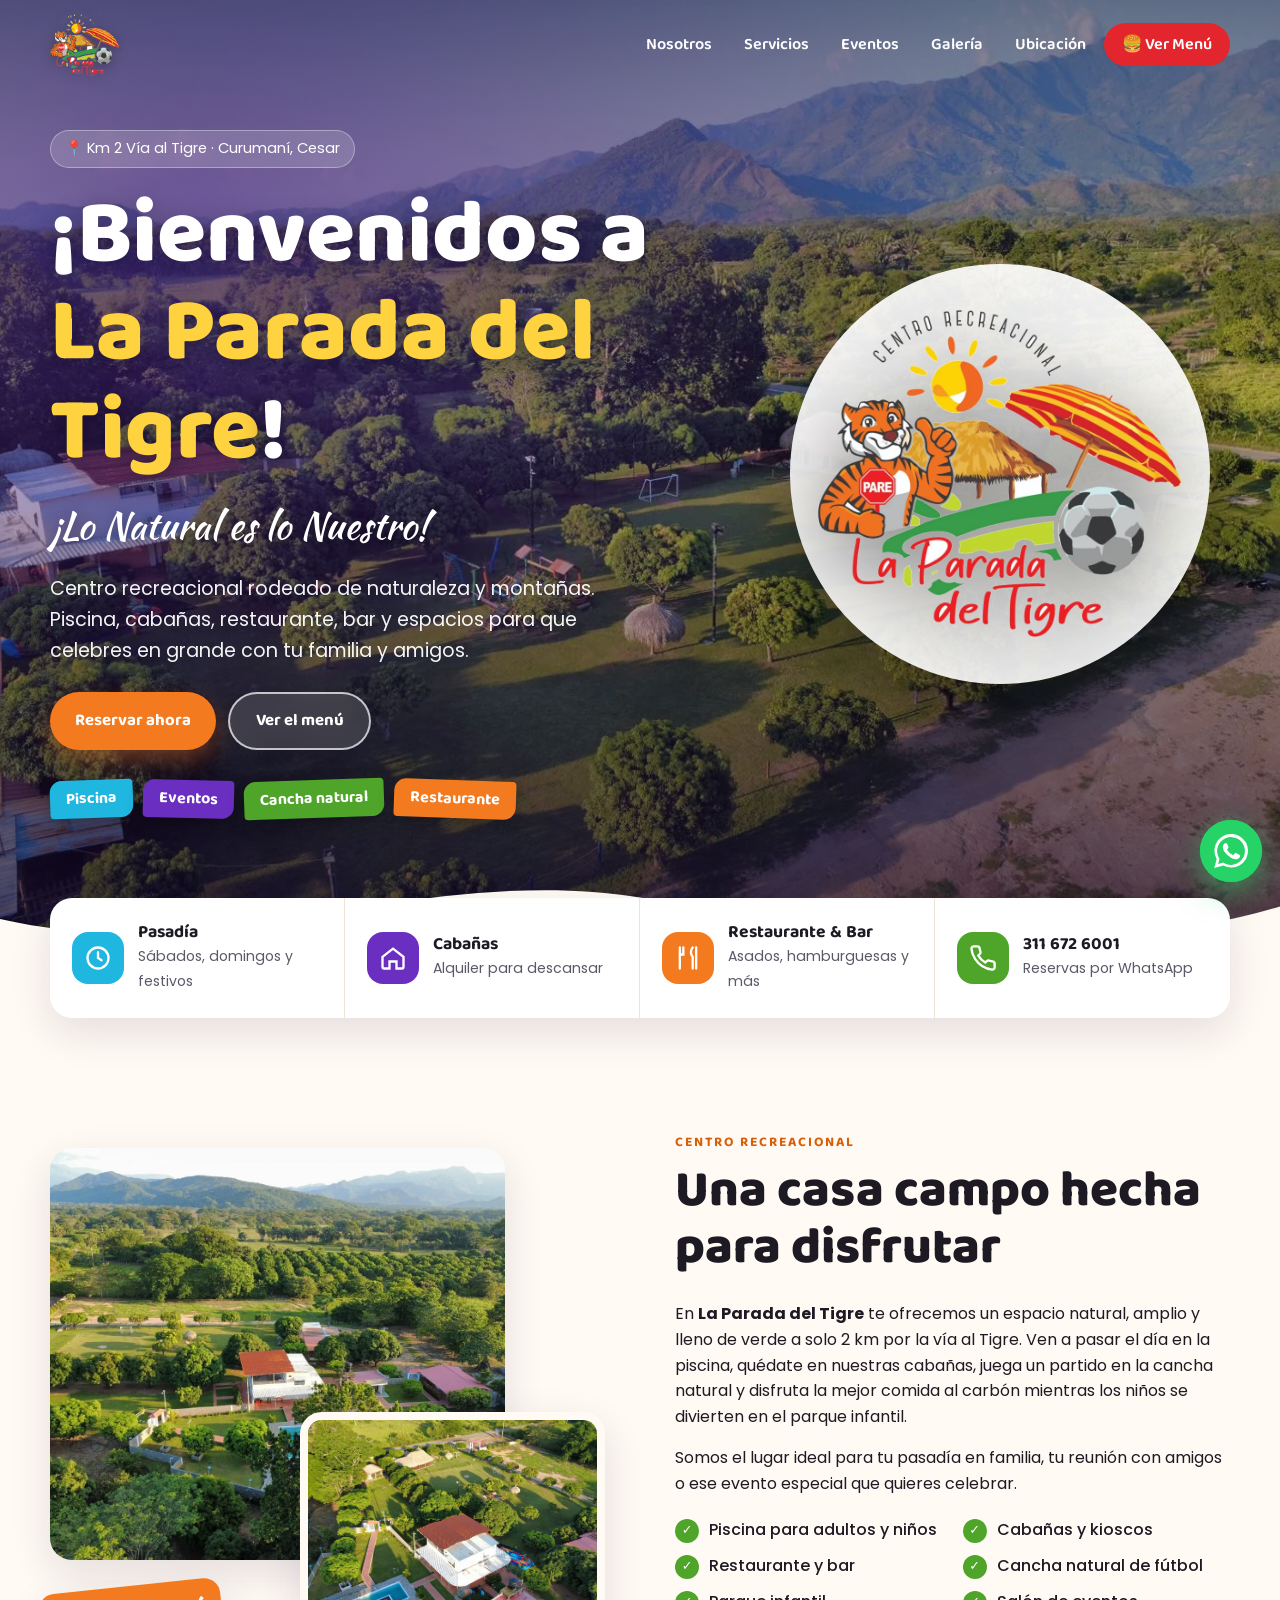
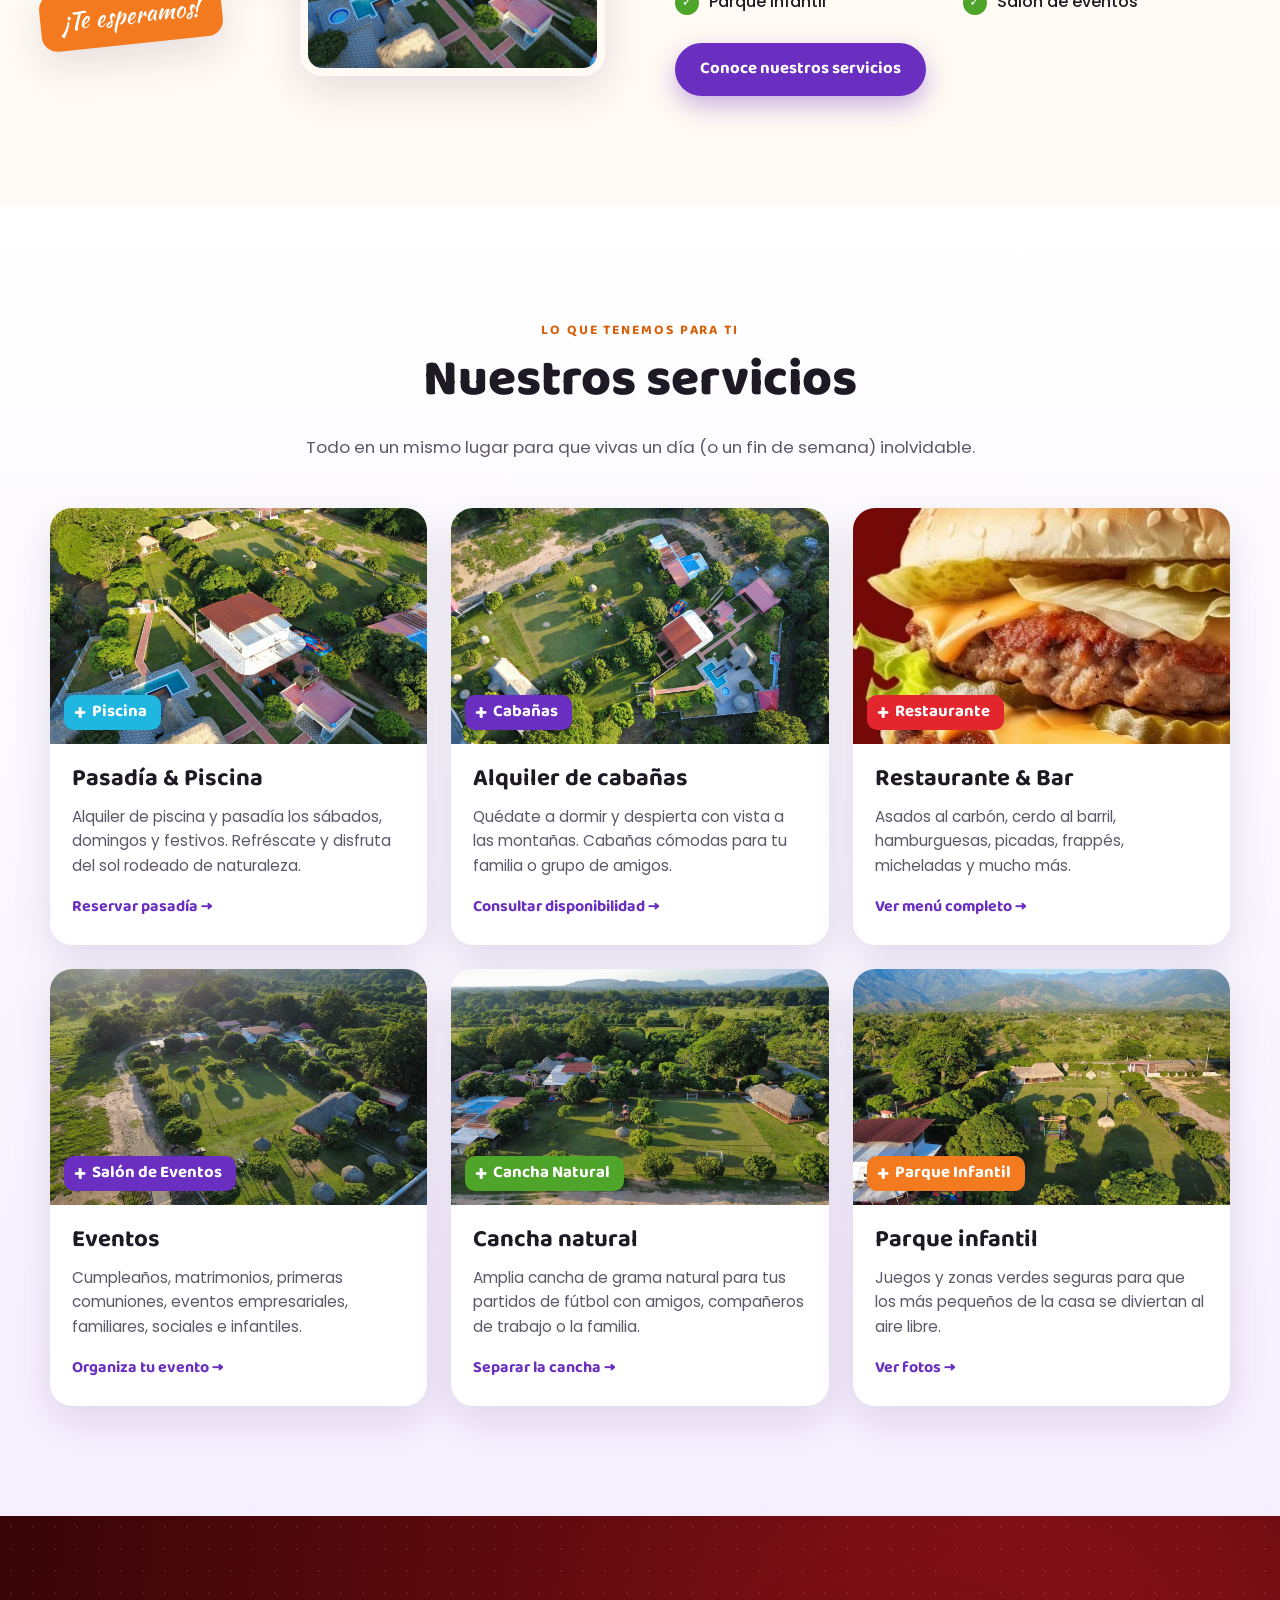
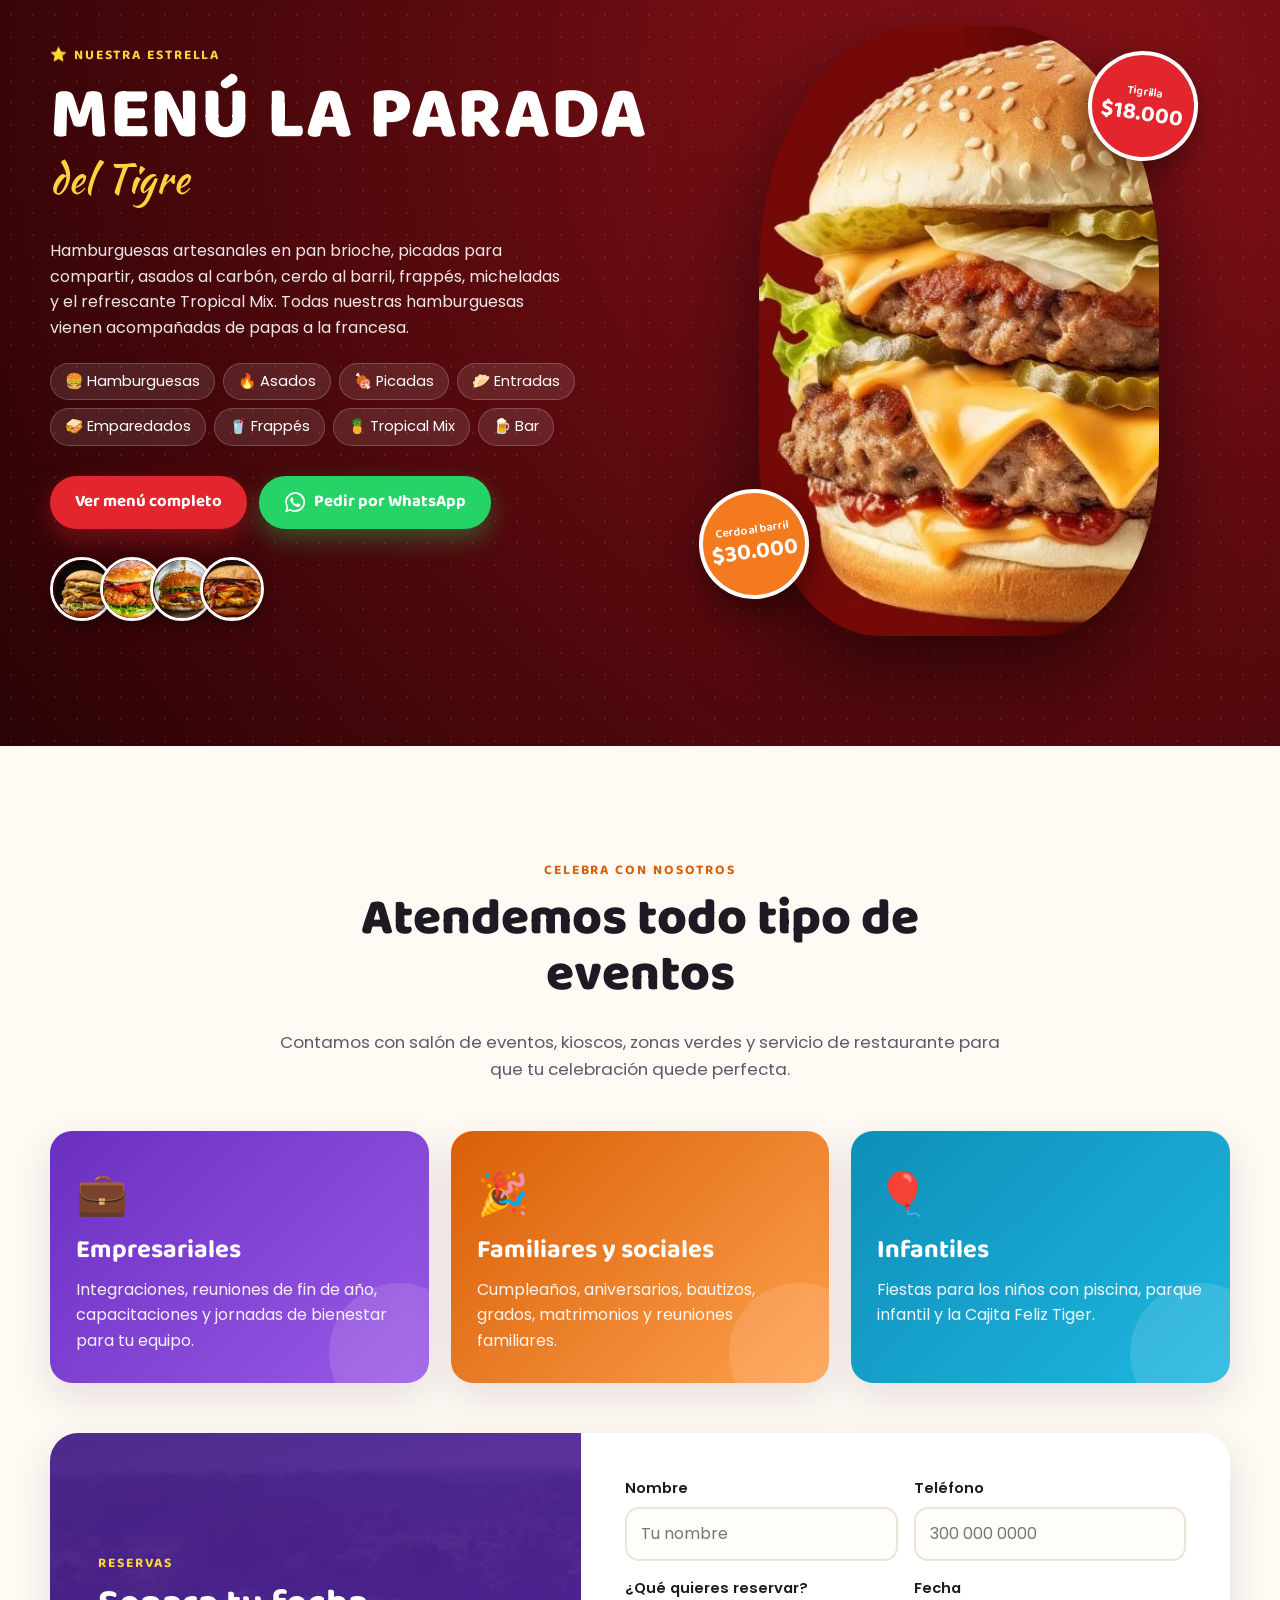
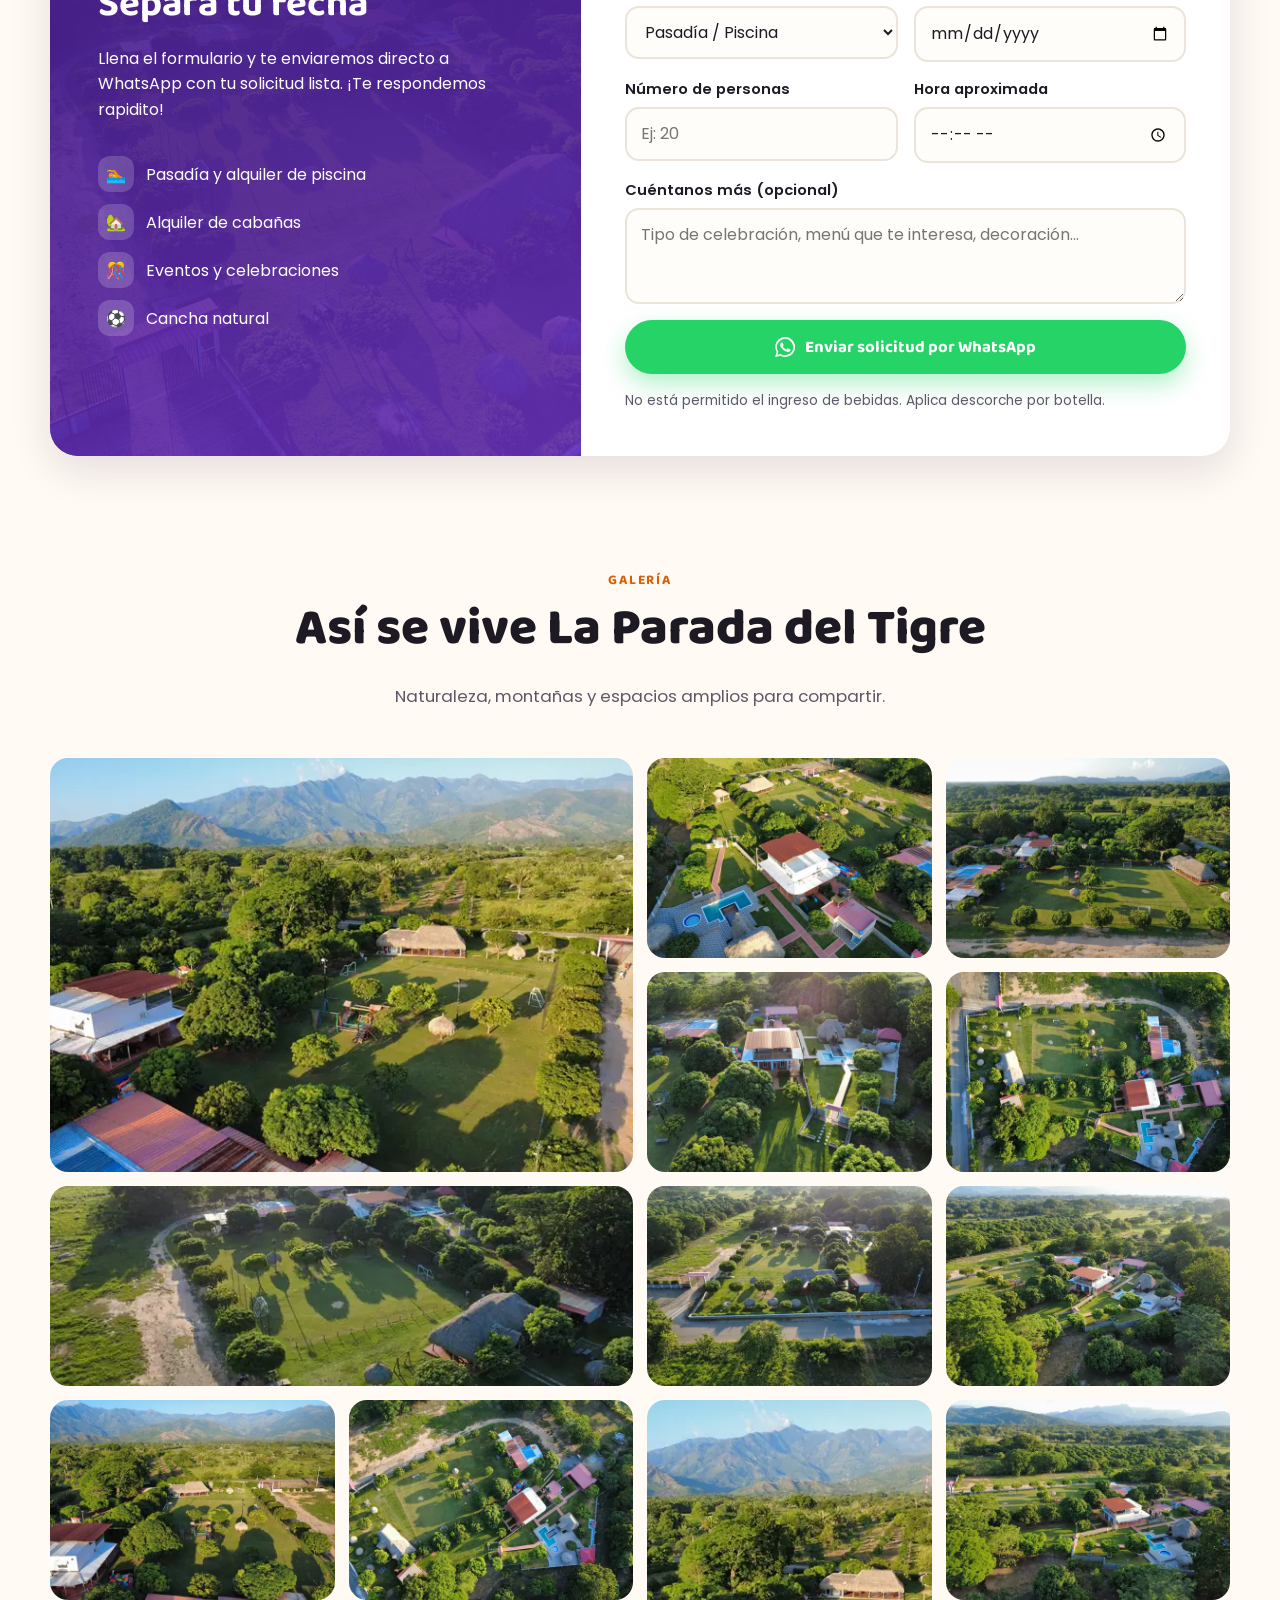
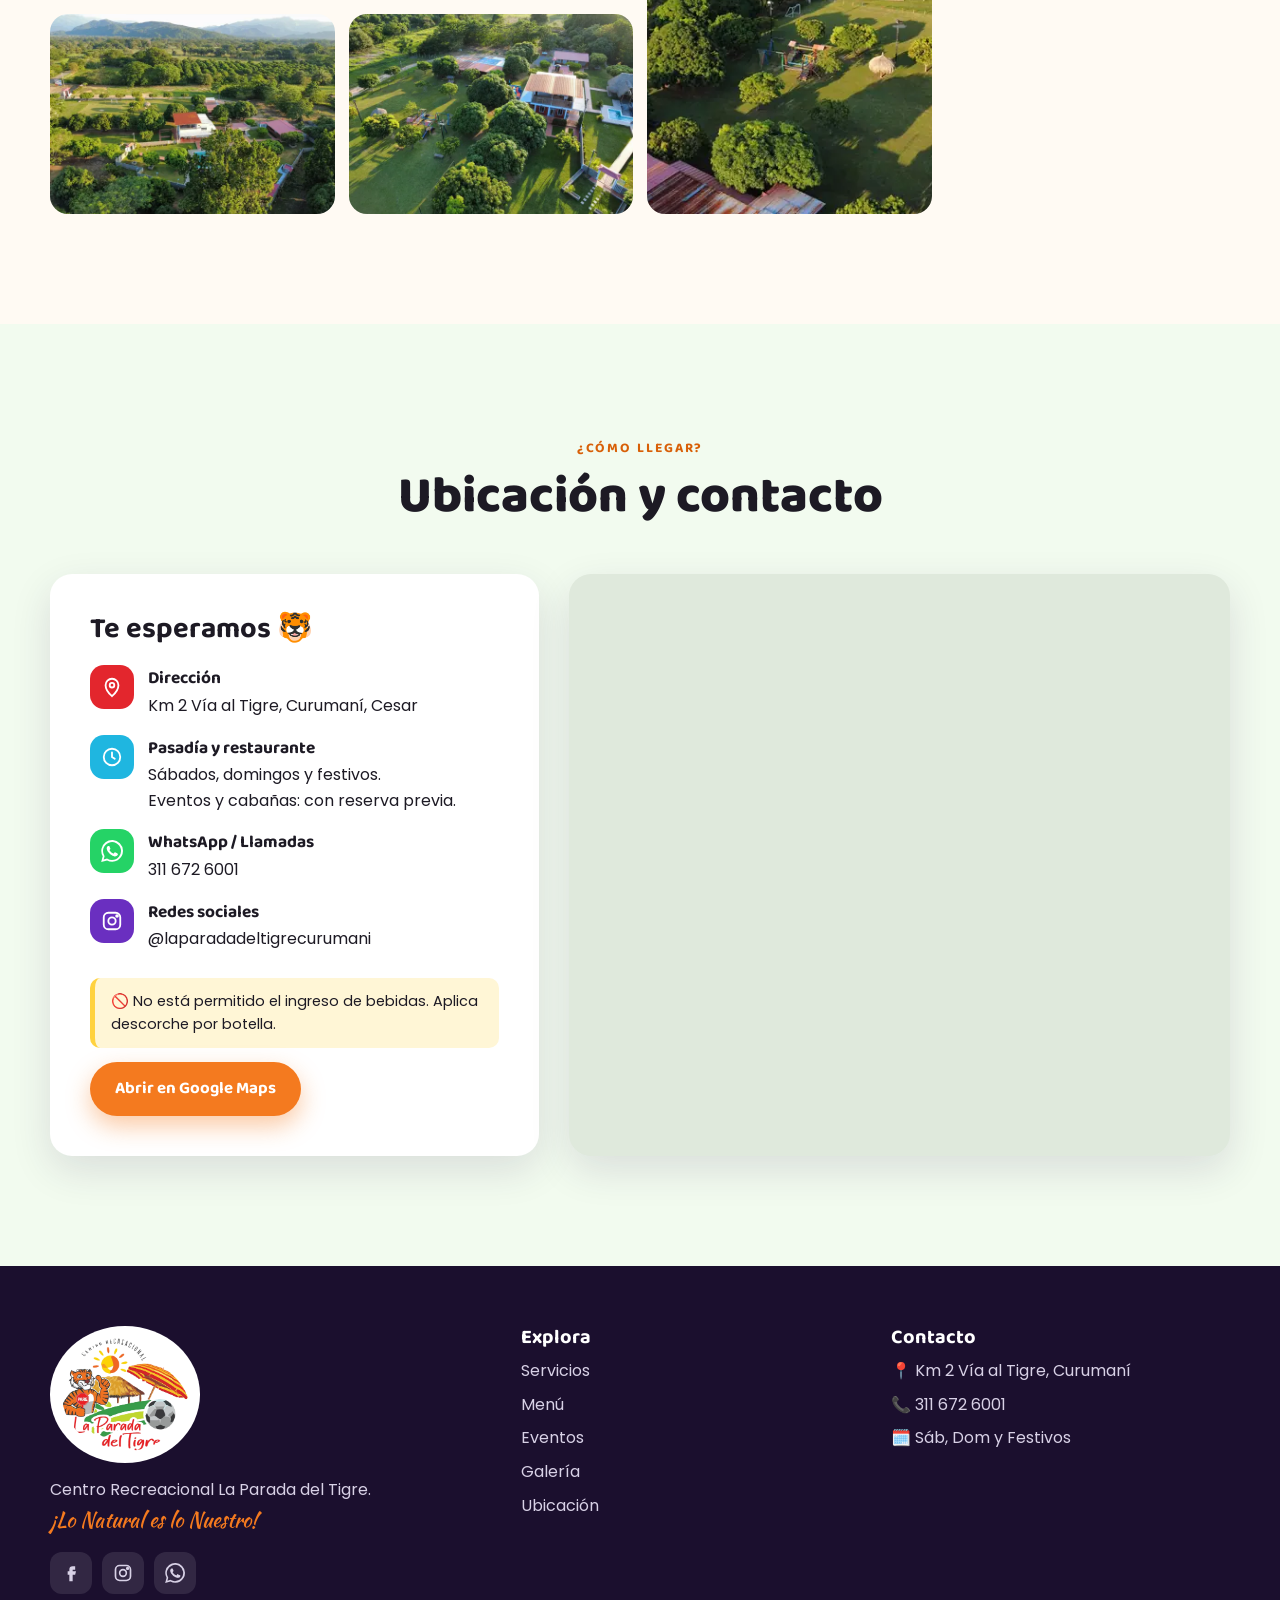
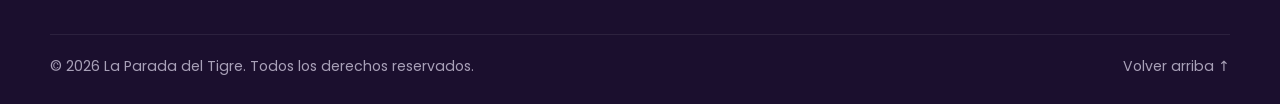
==== index.html @ ad8c12b0 "Crear sitio web de La Parada del Tigre con menú interactivo Página de inicio con servicios, eventos," ====
<!DOCTYPE html>
<html lang="es">
<head>
  <meta charset="UTF-8">
  <meta name="viewport" content="width=device-width, initial-scale=1">
  <title>La Parada del Tigre | Centro Recreacional en Curumaní, Cesar</title>
  <meta name="description" content="Centro Recreacional La Parada del Tigre: pasadía con piscina, cabañas, restaurante y bar, asados al carbón, cancha natural, parque infantil y salón de eventos. Km 2 Vía al Tigre, Curumaní.">
  <meta property="og:title" content="La Parada del Tigre — ¡Lo Natural es lo Nuestro!">
  <meta property="og:description" content="Pasadía, piscina, cabañas, restaurante y eventos en Curumaní, Cesar.">
  <meta property="og:image" content="assets/img/hero.webp">
  <meta name="theme-color" content="#6a2fc0">
  <link rel="icon" type="image/png" href="assets/img/favicon.png">
  <link rel="preconnect" href="https://fonts.googleapis.com">
  <link rel="preconnect" href="https://fonts.gstatic.com" crossorigin>
  <link href="https://fonts.googleapis.com/css2?family=Baloo+2:wght@500;600;700;800&family=Kaushan+Script&family=Poppins:wght@400;500;600&display=swap" rel="stylesheet">
  <link rel="stylesheet" href="assets/css/styles.css">
</head>
<body>

<!-- ============ HEADER ============ -->
<header class="site-header" id="top">
  <div class="container nav">
    <a href="#top" class="brand" aria-label="La Parada del Tigre - Inicio">
      <img src="assets/img/logo.webp" alt="Logo La Parada del Tigre">
    </a>
    <button class="nav-toggle" aria-label="Abrir menú de navegación" aria-expanded="false" aria-controls="nav-links">
      <svg viewBox="0 0 24 24" fill="none" stroke="currentColor" stroke-width="2.4" stroke-linecap="round"><path d="M4 7h16M4 12h16M4 17h16"/></svg>
    </button>
    <ul class="nav-links" id="nav-links">
      <li><a href="#nosotros">Nosotros</a></li>
      <li><a href="#servicios">Servicios</a></li>
      <li><a href="#eventos">Eventos</a></li>
      <li><a href="#galeria">Galería</a></li>
      <li><a href="#ubicacion">Ubicación</a></li>
      <li><a href="menu.html" class="nav-menu-btn">🍔 Ver Menú</a></li>
    </ul>
  </div>
</header>

<main>
<!-- ============ HERO ============ -->
<section class="hero">
  <div class="container hero-inner">
    <div>
      <span class="hero-kicker">📍 Km 2 Vía al Tigre · Curumaní, Cesar</span>
      <h1>¡Bienvenidos a <span class="accent">La Parada del Tigre</span>!</h1>
      <p class="slogan">¡Lo Natural es lo Nuestro!</p>
      <p class="lead">Centro recreacional rodeado de naturaleza y montañas. Piscina, cabañas, restaurante, bar y espacios para que celebres en grande con tu familia y amigos.</p>
      <div class="hero-ctas">
        <a class="btn btn-orange" href="#reservar">Reservar ahora</a>
        <a class="btn btn-ghost" href="menu.html">Ver el menú</a>
      </div>
      <div class="hero-badges" aria-hidden="true">
        <span>Piscina</span><span>Eventos</span><span>Cancha natural</span><span>Restaurante</span>
      </div>
    </div>
    <div class="hero-logo-wrap">
      <img class="hero-logo" src="assets/img/logo.webp" alt="" width="400">
    </div>
  </div>
  <svg class="hero-wave" viewBox="0 0 1440 120" preserveAspectRatio="none" aria-hidden="true"><path fill="#fffaf3" d="M0,64 C240,120 480,0 720,40 C960,80 1200,120 1440,50 L1440,120 L0,120 Z"/></svg>
</section>

<!-- ============ QUICK INFO ============ -->
<section class="info-strip">
  <div class="container">
    <div class="info-grid">
      <div class="info-item">
        <div class="info-icon bg-cyan"><svg viewBox="0 0 24 24" fill="none" stroke="currentColor" stroke-width="2" stroke-linecap="round"><circle cx="12" cy="12" r="9"/><path d="M12 7v5l3 2"/></svg></div>
        <div><strong>Pasadía</strong><small>Sábados, domingos y festivos</small></div>
      </div>
      <div class="info-item">
        <div class="info-icon bg-purple"><svg viewBox="0 0 24 24" fill="none" stroke="currentColor" stroke-width="2" stroke-linecap="round"><path d="M3 11l9-7 9 7v9a1 1 0 0 1-1 1h-5v-6H9v6H4a1 1 0 0 1-1-1z"/></svg></div>
        <div><strong>Cabañas</strong><small>Alquiler para descansar</small></div>
      </div>
      <div class="info-item">
        <div class="info-icon bg-orange"><svg viewBox="0 0 24 24" fill="none" stroke="currentColor" stroke-width="2" stroke-linecap="round"><path d="M5 3v18M5 9h3V3M16 3c-2 2-2 6 0 8v10M19 3v18"/></svg></div>
        <div><strong>Restaurante & Bar</strong><small>Asados, hamburguesas y más</small></div>
      </div>
      <div class="info-item">
        <div class="info-icon bg-green"><svg viewBox="0 0 24 24" fill="none" stroke="currentColor" stroke-width="2" stroke-linecap="round"><path d="M22 16.9v3a2 2 0 0 1-2.2 2 19.8 19.8 0 0 1-8.6-3.1 19.5 19.5 0 0 1-6-6A19.8 19.8 0 0 1 2.1 4.2 2 2 0 0 1 4.1 2h3a2 2 0 0 1 2 1.7c.1 1 .4 1.9.7 2.8a2 2 0 0 1-.5 2.1L8 9.9a16 16 0 0 0 6 6l1.3-1.3a2 2 0 0 1 2.1-.4c.9.3 1.8.6 2.8.7a2 2 0 0 1 1.7 2z"/></svg></div>
        <div><strong><a href="https://wa.me/573116726001" target="_blank" rel="noopener" style="text-decoration:none">311 672 6001</a></strong><small>Reservas por WhatsApp</small></div>
      </div>
    </div>
  </div>
</section>

<!-- ============ ABOUT ============ -->
<section class="section" id="nosotros">
  <div class="container about-grid">
    <div class="about-photos reveal">
      <img src="assets/img/casa-montanas.webp" alt="Vista aérea de La Parada del Tigre con las montañas al fondo" loading="lazy">
      <img src="assets/img/piscina.webp" alt="Piscina y kioscos de La Parada del Tigre" loading="lazy">
      <span class="about-sticker">¡Te esperamos!</span>
    </div>
    <div class="reveal">
      <span class="eyebrow">Centro Recreacional</span>
      <h2 class="section-title">Una casa campo hecha para disfrutar</h2>
      <p>En <strong>La Parada del Tigre</strong> te ofrecemos un espacio natural, amplio y lleno de verde a solo 2 km por la vía al Tigre. Ven a pasar el día en la piscina, quédate en nuestras cabañas, juega un partido en la cancha natural y disfruta la mejor comida al carbón mientras los niños se divierten en el parque infantil.</p>
      <p>Somos el lugar ideal para tu pasadía en familia, tu reunión con amigos o ese evento especial que quieres celebrar.</p>
      <ul class="check-list">
        <li>Piscina para adultos y niños</li>
        <li>Cabañas y kioscos</li>
        <li>Restaurante y bar</li>
        <li>Cancha natural de fútbol</li>
        <li>Parque infantil</li>
        <li>Salón de eventos</li>
      </ul>
      <a href="#servicios" class="btn btn-purple">Conoce nuestros servicios</a>
    </div>
  </div>
</section>

<!-- ============ SERVICES ============ -->
<section class="section services" id="servicios">
  <div class="container">
    <div class="section-head reveal">
      <span class="eyebrow">Lo que tenemos para ti</span>
      <h2 class="section-title">Nuestros servicios</h2>
      <p>Todo en un mismo lugar para que vivas un día (o un fin de semana) inolvidable.</p>
    </div>
    <div class="services-grid">
      <article class="service-card reveal">
        <div class="service-media"><img src="assets/img/piscina.webp" alt="Piscina" loading="lazy"><span class="service-tag bg-cyan">Piscina</span></div>
        <div class="service-body">
          <h3>Pasadía & Piscina</h3>
          <p>Alquiler de piscina y pasadía los sábados, domingos y festivos. Refréscate y disfruta del sol rodeado de naturaleza.</p>
          <a class="service-link" href="#reservar" data-service="Pasadía / Piscina">Reservar pasadía →</a>
        </div>
      </article>
      <article class="service-card reveal">
        <div class="service-media"><img src="assets/img/vista-cenital.webp" alt="Cabañas vistas desde el aire" loading="lazy"><span class="service-tag bg-purple">Cabañas</span></div>
        <div class="service-body">
          <h3>Alquiler de cabañas</h3>
          <p>Quédate a dormir y despierta con vista a las montañas. Cabañas cómodas para tu familia o grupo de amigos.</p>
          <a class="service-link" href="#reservar" data-service="Alquiler de cabaña">Consultar disponibilidad →</a>
        </div>
      </article>
      <article class="service-card reveal">
        <div class="service-media"><img src="assets/img/menu/burger-hero.webp" alt="Hamburguesa de la casa" loading="lazy" style="object-position:center 35%"><span class="service-tag bg-red">Restaurante</span></div>
        <div class="service-body">
          <h3>Restaurante & Bar</h3>
          <p>Asados al carbón, cerdo al barril, hamburguesas, picadas, frappés, micheladas y mucho más.</p>
          <a class="service-link" href="menu.html">Ver menú completo →</a>
        </div>
      </article>
      <article class="service-card reveal">
        <div class="service-media"><img src="assets/img/kioscos.webp" alt="Kioscos y zonas verdes para eventos" loading="lazy"><span class="service-tag bg-purple">Salón de Eventos</span></div>
        <div class="service-body">
          <h3>Eventos</h3>
          <p>Cumpleaños, matrimonios, primeras comuniones, eventos empresariales, familiares, sociales e infantiles.</p>
          <a class="service-link" href="#eventos">Organiza tu evento →</a>
        </div>
      </article>
      <article class="service-card reveal">
        <div class="service-media"><img src="assets/img/cancha.webp" alt="Cancha natural de fútbol" loading="lazy"><span class="service-tag bg-green">Cancha Natural</span></div>
        <div class="service-body">
          <h3>Cancha natural</h3>
          <p>Amplia cancha de grama natural para tus partidos de fútbol con amigos, compañeros de trabajo o la familia.</p>
          <a class="service-link" href="#reservar" data-service="Cancha natural">Separar la cancha →</a>
        </div>
      </article>
      <article class="service-card reveal">
        <div class="service-media"><img src="assets/img/parque.webp" alt="Parque infantil y zonas verdes" loading="lazy"><span class="service-tag bg-orange">Parque Infantil</span></div>
        <div class="service-body">
          <h3>Parque infantil</h3>
          <p>Juegos y zonas verdes seguras para que los más pequeños de la casa se diviertan al aire libre.</p>
          <a class="service-link" href="#galeria">Ver fotos →</a>
        </div>
      </article>
    </div>
  </div>
</section>

<!-- ============ MENU TEASER ============ -->
<section class="section menu-teaser" id="menu">
  <div class="container">
    <div class="reveal">
      <span class="eyebrow">⭐ Nuestra estrella</span>
      <h2>Menú La Parada <span>del Tigre</span></h2>
      <p>Hamburguesas artesanales en pan brioche, picadas para compartir, asados al carbón, cerdo al barril, frappés, micheladas y el refrescante Tropical Mix. Todas nuestras hamburguesas vienen acompañadas de papas a la francesa.</p>
      <div class="menu-cats">
        <span>🍔 Hamburguesas</span><span>🔥 Asados</span><span>🍖 Picadas</span><span>🥟 Entradas</span><span>🥪 Emparedados</span><span>🥤 Frappés</span><span>🍍 Tropical Mix</span><span>🍺 Bar</span>
      </div>
      <div class="hero-ctas">
        <a class="btn btn-red" href="menu.html">Ver menú completo</a>
        <a class="btn btn-whatsapp" href="https://wa.me/573116726001?text=Hola%20La%20Parada%20del%20Tigre%2C%20quiero%20hacer%20un%20pedido" target="_blank" rel="noopener">
          <svg viewBox="0 0 24 24" fill="currentColor"><path d="M17.5 14.4c-.3-.1-1.8-.9-2-1s-.5-.1-.7.1-.8 1-.9 1.2-.3.2-.6.1a8.2 8.2 0 0 1-4-3.5c-.3-.5.3-.5.9-1.6.1-.2 0-.4 0-.5l-.9-2.2c-.2-.6-.5-.5-.7-.5h-.6a1.1 1.1 0 0 0-.8.4 3.4 3.4 0 0 0-1 2.5 5.9 5.9 0 0 0 1.2 3.1 13.5 13.5 0 0 0 5.2 4.6c1.9.8 2.7.9 3.6.7a3.1 3.1 0 0 0 2-1.4 2.5 2.5 0 0 0 .2-1.4c-.1-.1-.3-.2-.6-.3zM12 21.8a9.8 9.8 0 0 1-5-1.4l-.4-.2-3.7 1 1-3.6-.2-.4A9.8 9.8 0 1 1 12 21.8zM20.5 3.5A11.8 11.8 0 0 0 1.9 17.7L.2 24l6.4-1.7A11.8 11.8 0 0 0 24 12a11.7 11.7 0 0 0-3.5-8.5z"/></svg>
          Pedir por WhatsApp
        </a>
      </div>
      <div class="mini-thumbs" style="margin-top:28px">
        <img src="assets/img/menu/tigrilla.webp" alt="Hamburguesa Tigrilla" loading="lazy">
        <img src="assets/img/menu/crispy.webp" alt="Hamburguesa Crispy Chicken" loading="lazy">
        <img src="assets/img/menu/tigresa.webp" alt="Hamburguesa Tigresa" loading="lazy">
        <img src="assets/img/menu/cajita.webp" alt="Cajita feliz Tiger" loading="lazy">
      </div>
    </div>
    <div class="menu-teaser-visual reveal">
      <img class="big-burger" src="assets/img/menu/burger-hero.webp" alt="Hamburguesa doble con queso" loading="lazy">
      <div class="price-bubble p1"><div><small>Tigrilla</small><b>$18.000</b></div></div>
      <div class="price-bubble p2"><div><small>Cerdo al barril</small><b>$30.000</b></div></div>
    </div>
  </div>
</section>

<!-- ============ EVENTS ============ -->
<section class="section" id="eventos">
  <div class="container">
    <div class="section-head reveal">
      <span class="eyebrow">Celebra con nosotros</span>
      <h2 class="section-title">Atendemos todo tipo de eventos</h2>
      <p>Contamos con salón de eventos, kioscos, zonas verdes y servicio de restaurante para que tu celebración quede perfecta.</p>
    </div>
    <div class="events-grid">
      <div class="event-card c1 reveal"><span class="emoji">💼</span><h3>Empresariales</h3><p>Integraciones, reuniones de fin de año, capacitaciones y jornadas de bienestar para tu equipo.</p></div>
      <div class="event-card c2 reveal"><span class="emoji">🎉</span><h3>Familiares y sociales</h3><p>Cumpleaños, aniversarios, bautizos, grados, matrimonios y reuniones familiares.</p></div>
      <div class="event-card c3 reveal"><span class="emoji">🎈</span><h3>Infantiles</h3><p>Fiestas para los niños con piscina, parque infantil y la Cajita Feliz Tiger.</p></div>
    </div>

    <div class="booking reveal" id="reservar">
      <div class="booking-aside">
        <span class="eyebrow" style="color:var(--yellow)">Reservas</span>
        <h3>Separa tu fecha</h3>
        <p>Llena el formulario y te enviaremos directo a WhatsApp con tu solicitud lista. ¡Te respondemos rapidito!</p>
        <ul>
          <li><span>🏊</span> Pasadía y alquiler de piscina</li>
          <li><span>🏡</span> Alquiler de cabañas</li>
          <li><span>🎊</span> Eventos y celebraciones</li>
          <li><span>⚽</span> Cancha natural</li>
        </ul>
      </div>
      <form id="booking-form" novalidate>
        <div class="field">
          <label for="f-name">Nombre</label>
          <input id="f-name" name="name" type="text" placeholder="Tu nombre" required autocomplete="name">
        </div>
        <div class="field">
          <label for="f-phone">Teléfono</label>
          <input id="f-phone" name="phone" type="tel" placeholder="300 000 0000" autocomplete="tel">
        </div>
        <div class="field">
          <label for="f-service">¿Qué quieres reservar?</label>
          <select id="f-service" name="service">
            <option>Pasadía / Piscina</option>
            <option>Alquiler de cabaña</option>
            <option>Evento empresarial</option>
            <option>Evento familiar / social</option>
            <option>Evento infantil</option>
            <option>Cancha natural</option>
            <option>Otro</option>
          </select>
        </div>
        <div class="field">
          <label for="f-date">Fecha</label>
          <input id="f-date" name="date" type="date">
        </div>
        <div class="field">
          <label for="f-people">Número de personas</label>
          <input id="f-people" name="people" type="number" min="1" placeholder="Ej: 20">
        </div>
        <div class="field">
          <label for="f-time">Hora aproximada</label>
          <input id="f-time" name="time" type="time">
        </div>
        <div class="field full">
          <label for="f-msg">Cuéntanos más (opcional)</label>
          <textarea id="f-msg" name="msg" placeholder="Tipo de celebración, menú que te interesa, decoración..."></textarea>
        </div>
        <button type="submit" class="btn btn-whatsapp form-submit">
          <svg viewBox="0 0 24 24" fill="currentColor"><path d="M17.5 14.4c-.3-.1-1.8-.9-2-1s-.5-.1-.7.1-.8 1-.9 1.2-.3.2-.6.1a8.2 8.2 0 0 1-4-3.5c-.3-.5.3-.5.9-1.6.1-.2 0-.4 0-.5l-.9-2.2c-.2-.6-.5-.5-.7-.5h-.6a1.1 1.1 0 0 0-.8.4 3.4 3.4 0 0 0-1 2.5 5.9 5.9 0 0 0 1.2 3.1 13.5 13.5 0 0 0 5.2 4.6c1.9.8 2.7.9 3.6.7a3.1 3.1 0 0 0 2-1.4 2.5 2.5 0 0 0 .2-1.4c-.1-.1-.3-.2-.6-.3zM12 21.8a9.8 9.8 0 0 1-5-1.4l-.4-.2-3.7 1 1-3.6-.2-.4A9.8 9.8 0 1 1 12 21.8zM20.5 3.5A11.8 11.8 0 0 0 1.9 17.7L.2 24l6.4-1.7A11.8 11.8 0 0 0 24 12a11.7 11.7 0 0 0-3.5-8.5z"/></svg>
          Enviar solicitud por WhatsApp
        </button>
        <p class="form-note">No está permitido el ingreso de bebidas. Aplica descorche por botella.</p>
      </form>
    </div>
  </div>
</section>

<!-- ============ GALLERY ============ -->
<section class="section" id="galeria" style="padding-top:0">
  <div class="container">
    <div class="section-head reveal">
      <span class="eyebrow">Galería</span>
      <h2 class="section-title">Así se vive La Parada del Tigre</h2>
      <p>Naturaleza, montañas y espacios amplios para compartir.</p>
    </div>
    <div class="gallery-grid" id="gallery">
      <!-- generado por main.js -->
    </div>
  </div>
</section>

<!-- ============ LOCATION ============ -->
<section class="section location" id="ubicacion">
  <div class="container">
    <div class="section-head reveal">
      <span class="eyebrow">¿Cómo llegar?</span>
      <h2 class="section-title">Ubicación y contacto</h2>
    </div>
    <div class="location-grid">
      <div class="location-card reveal">
        <h3 style="font-size:1.8rem">Te esperamos 🐯</h3>
        <ul class="contact-list">
          <li>
            <span class="ic bg-red"><svg viewBox="0 0 24 24" fill="none" stroke="currentColor" stroke-width="2" stroke-linecap="round"><path d="M12 22s7-6.2 7-12a7 7 0 0 0-14 0c0 5.8 7 12 7 12z"/><circle cx="12" cy="10" r="2.5"/></svg></span>
            <div><strong>Dirección</strong>Km 2 Vía al Tigre, Curumaní, Cesar</div>
          </li>
          <li>
            <span class="ic bg-cyan"><svg viewBox="0 0 24 24" fill="none" stroke="currentColor" stroke-width="2" stroke-linecap="round"><circle cx="12" cy="12" r="9"/><path d="M12 7v5l3 2"/></svg></span>
            <div><strong>Pasadía y restaurante</strong>Sábados, domingos y festivos.<br>Eventos y cabañas: con reserva previa.</div>
          </li>
          <li>
            <span class="ic" style="background:#25d366"><svg viewBox="0 0 24 24" fill="currentColor"><path d="M17.5 14.4c-.3-.1-1.8-.9-2-1s-.5-.1-.7.1-.8 1-.9 1.2-.3.2-.6.1a8.2 8.2 0 0 1-4-3.5c-.3-.5.3-.5.9-1.6.1-.2 0-.4 0-.5l-.9-2.2c-.2-.6-.5-.5-.7-.5h-.6a1.1 1.1 0 0 0-.8.4 3.4 3.4 0 0 0-1 2.5 5.9 5.9 0 0 0 1.2 3.1 13.5 13.5 0 0 0 5.2 4.6c1.9.8 2.7.9 3.6.7a3.1 3.1 0 0 0 2-1.4 2.5 2.5 0 0 0 .2-1.4c-.1-.1-.3-.2-.6-.3zM12 21.8a9.8 9.8 0 0 1-5-1.4l-.4-.2-3.7 1 1-3.6-.2-.4A9.8 9.8 0 1 1 12 21.8zM20.5 3.5A11.8 11.8 0 0 0 1.9 17.7L.2 24l6.4-1.7A11.8 11.8 0 0 0 24 12a11.7 11.7 0 0 0-3.5-8.5z"/></svg></span>
            <div><strong>WhatsApp / Llamadas</strong><a href="https://wa.me/573116726001" target="_blank" rel="noopener">311 672 6001</a></div>
          </li>
          <li>
            <span class="ic bg-purple"><svg viewBox="0 0 24 24" fill="none" stroke="currentColor" stroke-width="2"><rect x="3" y="3" width="18" height="18" rx="5"/><circle cx="12" cy="12" r="4"/><circle cx="17.5" cy="6.5" r="1" fill="currentColor"/></svg></span>
            <div><strong>Redes sociales</strong><a href="https://www.instagram.com/laparadadeltigrecurumani" target="_blank" rel="noopener">@laparadadeltigrecurumani</a></div>
          </li>
        </ul>
        <p class="notice">🚫 No está permitido el ingreso de bebidas. Aplica descorche por botella.</p>
        <a class="btn btn-orange" href="https://www.google.com/maps/search/?api=1&query=La+Parada+del+Tigre+Curuman%C3%AD+Cesar" target="_blank" rel="noopener">Abrir en Google Maps</a>
      </div>
      <div class="map-wrap reveal">
        <iframe title="Mapa de La Parada del Tigre" loading="lazy" referrerpolicy="no-referrer-when-downgrade"
          src="https://www.google.com/maps?q=La+Parada+del+Tigre,+Curuman%C3%AD,+Cesar,+Colombia&output=embed"></iframe>
      </div>
    </div>
  </div>
</section>
</main>

<!-- ============ FOOTER ============ -->
<footer class="site-footer">
  <div class="container footer-grid">
    <div>
      <img class="footer-logo" src="assets/img/logo.webp" alt="La Parada del Tigre" loading="lazy">
      <p>Centro Recreacional La Parada del Tigre.<br><span class="script" style="font-size:1.3rem;color:var(--orange)">¡Lo Natural es lo Nuestro!</span></p>
      <div class="socials">
        <a href="https://www.facebook.com/laparadadeltigrecurumani" target="_blank" rel="noopener" aria-label="Facebook"><svg viewBox="0 0 24 24" fill="currentColor"><path d="M14 8h3V4h-3a4 4 0 0 0-4 4v2H8v4h2v8h4v-8h3l1-4h-4V8z"/></svg></a>
        <a href="https://www.instagram.com/laparadadeltigrecurumani" target="_blank" rel="noopener" aria-label="Instagram"><svg viewBox="0 0 24 24" fill="none" stroke="currentColor" stroke-width="2"><rect x="3" y="3" width="18" height="18" rx="5"/><circle cx="12" cy="12" r="4"/><circle cx="17.5" cy="6.5" r="1" fill="currentColor"/></svg></a>
        <a href="https://wa.me/573116726001" target="_blank" rel="noopener" aria-label="WhatsApp"><svg viewBox="0 0 24 24" fill="currentColor"><path d="M17.5 14.4c-.3-.1-1.8-.9-2-1s-.5-.1-.7.1-.8 1-.9 1.2-.3.2-.6.1a8.2 8.2 0 0 1-4-3.5c-.3-.5.3-.5.9-1.6.1-.2 0-.4 0-.5l-.9-2.2c-.2-.6-.5-.5-.7-.5h-.6a1.1 1.1 0 0 0-.8.4 3.4 3.4 0 0 0-1 2.5 5.9 5.9 0 0 0 1.2 3.1 13.5 13.5 0 0 0 5.2 4.6c1.9.8 2.7.9 3.6.7a3.1 3.1 0 0 0 2-1.4 2.5 2.5 0 0 0 .2-1.4c-.1-.1-.3-.2-.6-.3zM12 21.8a9.8 9.8 0 0 1-5-1.4l-.4-.2-3.7 1 1-3.6-.2-.4A9.8 9.8 0 1 1 12 21.8zM20.5 3.5A11.8 11.8 0 0 0 1.9 17.7L.2 24l6.4-1.7A11.8 11.8 0 0 0 24 12a11.7 11.7 0 0 0-3.5-8.5z"/></svg></a>
      </div>
    </div>
    <div>
      <h4>Explora</h4>
      <ul>
        <li><a href="#servicios">Servicios</a></li>
        <li><a href="menu.html">Menú</a></li>
        <li><a href="#eventos">Eventos</a></li>
        <li><a href="#galeria">Galería</a></li>
        <li><a href="#ubicacion">Ubicación</a></li>
      </ul>
    </div>
    <div>
      <h4>Contacto</h4>
      <ul>
        <li>📍 Km 2 Vía al Tigre, Curumaní</li>
        <li>📞 <a href="tel:+573116726001">311 672 6001</a></li>
        <li>🗓️ Sáb, Dom y Festivos</li>
      </ul>
    </div>
  </div>
  <div class="container footer-bottom">
    <span>© <span id="year"></span> La Parada del Tigre. Todos los derechos reservados.</span>
    <a href="#top" style="text-decoration:none">Volver arriba ↑</a>
  </div>
</footer>

<a class="wa-float" href="https://wa.me/573116726001?text=Hola%20La%20Parada%20del%20Tigre%20%F0%9F%90%AF" target="_blank" rel="noopener" aria-label="Escríbenos por WhatsApp">
  <svg viewBox="0 0 24 24" fill="currentColor"><path d="M17.5 14.4c-.3-.1-1.8-.9-2-1s-.5-.1-.7.1-.8 1-.9 1.2-.3.2-.6.1a8.2 8.2 0 0 1-4-3.5c-.3-.5.3-.5.9-1.6.1-.2 0-.4 0-.5l-.9-2.2c-.2-.6-.5-.5-.7-.5h-.6a1.1 1.1 0 0 0-.8.4 3.4 3.4 0 0 0-1 2.5 5.9 5.9 0 0 0 1.2 3.1 13.5 13.5 0 0 0 5.2 4.6c1.9.8 2.7.9 3.6.7a3.1 3.1 0 0 0 2-1.4 2.5 2.5 0 0 0 .2-1.4c-.1-.1-.3-.2-.6-.3zM12 21.8a9.8 9.8 0 0 1-5-1.4l-.4-.2-3.7 1 1-3.6-.2-.4A9.8 9.8 0 1 1 12 21.8zM20.5 3.5A11.8 11.8 0 0 0 1.9 17.7L.2 24l6.4-1.7A11.8 11.8 0 0 0 24 12a11.7 11.7 0 0 0-3.5-8.5z"/></svg>
</a>

<div class="lightbox" id="lightbox" role="dialog" aria-modal="true" aria-label="Galería de fotos">
  <button class="lb-btn lb-close" aria-label="Cerrar">✕</button>
  <button class="lb-btn lb-prev" aria-label="Anterior">‹</button>
  <img src="" alt="">
  <button class="lb-btn lb-next" aria-label="Siguiente">›</button>
  <span class="lb-count"></span>
</div>

<script src="assets/js/main.js"></script>
</body>
</html>
---- assets/css/styles.css ----
/* ==========================================================
   La Parada del Tigre — Centro Recreacional
   ========================================================== */
:root {
  --purple: #6a2fc0;
  --purple-dark: #3d1880;
  --orange: #f47a1f;
  --orange-dark: #d85f07;
  --green: #4fa52a;
  --cyan: #1fb6e0;
  --red: #e3262d;
  --wine: #5c0a0e;
  --yellow: #ffd23f;
  --ink: #1d1a24;
  --muted: #5d5868;
  --bg: #fffaf3;
  --card: #ffffff;
  --line: #ece4d8;
  --radius: 22px;
  --shadow: 0 14px 40px rgba(40, 20, 70, .12);
  --font-head: "Baloo 2", system-ui, sans-serif;
  --font-body: "Poppins", system-ui, sans-serif;
  --font-script: "Kaushan Script", cursive;
}

*, *::before, *::after { box-sizing: border-box; }
html { scroll-behavior: smooth; scroll-padding-top: 84px; }
body {
  margin: 0;
  font-family: var(--font-body);
  color: var(--ink);
  background: var(--bg);
  line-height: 1.6;
  -webkit-font-smoothing: antialiased;
  overflow-x: hidden;
}
img { max-width: 100%; display: block; }
a { color: inherit; }
h1, h2, h3, h4 { font-family: var(--font-head); line-height: 1.1; margin: 0 0 .5em; }
p { margin: 0 0 1em; }

.container { width: min(1180px, 100% - 32px); margin-inline: auto; }
.section { padding: clamp(64px, 9vw, 110px) 0; position: relative; }
.eyebrow {
  display: inline-block;
  font-family: var(--font-head);
  font-weight: 700;
  letter-spacing: .14em;
  text-transform: uppercase;
  font-size: .85rem;
  color: var(--orange-dark);
  margin-bottom: .6rem;
}
.section-title { font-size: clamp(2rem, 4.6vw, 3.2rem); font-weight: 800; }
.section-head { text-align: center; max-width: 720px; margin: 0 auto 48px; }
.section-head p { color: var(--muted); font-size: 1.05rem; }
.script { font-family: var(--font-script); font-weight: 400; }

/* ---------- Buttons ---------- */
.btn {
  display: inline-flex; align-items: center; justify-content: center; gap: .55em;
  font-family: var(--font-head); font-weight: 700; font-size: 1.05rem;
  padding: .8em 1.5em; border-radius: 999px; border: 0; cursor: pointer;
  text-decoration: none; transition: transform .2s, box-shadow .2s, background .2s;
}
.btn:hover { transform: translateY(-2px); }
.btn svg { width: 1.2em; height: 1.2em; flex: none; }
.btn-orange { background: var(--orange); color: #fff; box-shadow: 0 10px 24px rgba(244, 122, 31, .4); }
.btn-orange:hover { background: var(--orange-dark); }
.btn-whatsapp { background: #25d366; color: #fff; box-shadow: 0 10px 24px rgba(37, 211, 102, .35); }
.btn-whatsapp:hover { background: #1eb956; }
.btn-ghost { background: rgba(255,255,255,.14); color: #fff; border: 2px solid rgba(255,255,255,.7); backdrop-filter: blur(6px); }
.btn-ghost:hover { background: rgba(255,255,255,.25); }
.btn-purple { background: var(--purple); color: #fff; box-shadow: 0 10px 24px rgba(106, 47, 192, .35); }
.btn-purple:hover { background: var(--purple-dark); }
.btn-red { background: var(--red); color: #fff; box-shadow: 0 10px 24px rgba(227, 38, 45, .35); }

/* ---------- Header ---------- */
.site-header {
  position: fixed; inset: 0 0 auto; z-index: 50;
  transition: background .3s, box-shadow .3s, padding .3s;
  padding: 14px 0;
}
.site-header.scrolled,
.site-header.solid { background: rgba(255, 250, 243, .96); box-shadow: 0 4px 24px rgba(0,0,0,.08); backdrop-filter: blur(10px); padding: 6px 0; }
.nav { display: flex; align-items: center; justify-content: space-between; gap: 20px; }
.brand { display: flex; align-items: center; gap: 10px; text-decoration: none; }
.brand img { height: 62px; width: auto; filter: drop-shadow(0 3px 6px rgba(0,0,0,.25)); transition: height .3s; }
.scrolled .brand img, .solid .brand img { height: 52px; filter: none; }
.nav-links { display: flex; align-items: center; gap: 4px; list-style: none; margin: 0; padding: 0; }
.nav-links a {
  font-family: var(--font-head); font-weight: 600; font-size: 1.02rem; text-decoration: none;
  color: #fff; padding: 8px 14px; border-radius: 999px; transition: background .2s, color .2s;
}
.scrolled .nav-links a, .solid .nav-links a { color: var(--ink); }
.nav-links a:hover { background: rgba(244, 122, 31, .15); }
.nav-links .nav-menu-btn { background: var(--red); color: #fff !important; padding: 8px 18px; }
.nav-links .nav-menu-btn:hover { background: #c41a21; }
.nav-toggle {
  display: none; width: 46px; height: 46px; border-radius: 14px; border: 0; cursor: pointer;
  background: var(--orange); color: #fff; align-items: center; justify-content: center;
}
.nav-toggle svg { width: 26px; height: 26px; }

@media (max-width: 920px) {
  .nav-toggle { display: inline-flex; }
  .nav-links {
    position: fixed; inset: 0 0 0 auto; width: min(320px, 85vw); background: #fff; flex-direction: column;
    align-items: stretch; padding: 90px 22px 22px; gap: 6px; transform: translateX(100%);
    transition: transform .35s ease; box-shadow: -10px 0 40px rgba(0,0,0,.2);
  }
  .nav-links.open { transform: none; }
  .nav-links a { color: var(--ink); font-size: 1.2rem; padding: 12px 16px; }
  .nav-links .nav-menu-btn { text-align: center; margin-top: 10px; }
  .nav-toggle { position: relative; z-index: 2; }
}

/* ---------- Hero ---------- */
.hero {
  min-height: 100svh; display: grid; align-items: center; position: relative; color: #fff;
  background: #1d3b17 url("../img/hero.webp") center/cover no-repeat;
  overflow: hidden;
}
.hero::before {
  content: ""; position: absolute; inset: 0;
  background:
    linear-gradient(180deg, rgba(20, 8, 40, .55) 0%, rgba(20, 8, 40, .15) 40%, rgba(20, 8, 40, .75) 100%),
    radial-gradient(ellipse at 15% 20%, rgba(106, 47, 192, .55), transparent 55%);
}
.hero-inner { position: relative; z-index: 1; padding: 130px 0 150px; display: grid; grid-template-columns: 1.2fr .8fr; align-items: center; gap: 30px; }
.hero-kicker {
  display: inline-flex; align-items: center; gap: 8px; background: rgba(255,255,255,.16); border: 1px solid rgba(255,255,255,.35);
  padding: 6px 14px; border-radius: 999px; font-size: .92rem; backdrop-filter: blur(6px); margin-bottom: 18px;
}
.hero h1 { font-size: clamp(2.8rem, 7.5vw, 5.6rem); font-weight: 800; text-shadow: 0 4px 24px rgba(0,0,0,.35); margin-bottom: .15em; }
.hero h1 .accent { color: var(--yellow); }
.hero .slogan { font-family: var(--font-script); font-size: clamp(1.6rem, 3.6vw, 2.4rem); color: #fff; margin-bottom: 18px; text-shadow: 0 3px 14px rgba(0,0,0,.4); }
.hero p.lead { font-size: clamp(1rem, 1.6vw, 1.2rem); max-width: 560px; opacity: .95; }
.hero-ctas { display: flex; flex-wrap: wrap; gap: 12px; margin-top: 26px; }
.hero-logo { justify-self: center; width: min(400px, 100%); filter: drop-shadow(0 18px 40px rgba(0,0,0,.45)); animation: float 6s ease-in-out infinite; }
.hero-logo-wrap { background: rgba(255,255,255,.92); border-radius: 50%; padding: 28px; aspect-ratio: 1; display: grid; place-items: center; box-shadow: 0 30px 80px rgba(0,0,0,.35); width: min(420px, 100%); justify-self: center; }
@keyframes float { 50% { transform: translateY(-12px) rotate(-1.5deg); } }
.hero-wave { position: absolute; bottom: -1px; left: 0; width: 100%; height: auto; z-index: 1; }
.hero-badges { display: flex; flex-wrap: wrap; gap: 10px; margin-top: 30px; }
.hero-badges span {
  font-family: var(--font-head); font-weight: 700; padding: 6px 16px; border-radius: 12px 4px 12px 4px; font-size: 1rem;
  transform: rotate(-2deg); box-shadow: 0 6px 16px rgba(0,0,0,.25);
}
.hero-badges span:nth-child(1) { background: var(--cyan); }
.hero-badges span:nth-child(2) { background: var(--purple); transform: rotate(1.5deg); }
.hero-badges span:nth-child(3) { background: var(--green); }
.hero-badges span:nth-child(4) { background: var(--orange); transform: rotate(2deg); }
@media (max-width: 860px) {
  .hero-inner { grid-template-columns: 1fr; text-align: center; padding-top: 110px; }
  .hero-logo-wrap { order: -1; width: 220px; padding: 16px; }
  .hero p.lead { margin-inline: auto; }
  .hero-ctas, .hero-badges { justify-content: center; }
}

/* ---------- Quick info strip ---------- */
.info-strip { margin-top: -70px; position: relative; z-index: 2; }
.info-grid { display: grid; grid-template-columns: repeat(4, 1fr); background: #fff; border-radius: var(--radius); box-shadow: var(--shadow); overflow: hidden; }
.info-item { padding: 24px 22px; display: flex; gap: 14px; align-items: center; border-right: 1px solid var(--line); }
.info-item:last-child { border-right: 0; }
.info-icon { width: 52px; height: 52px; border-radius: 16px; display: grid; place-items: center; flex: none; color: #fff; }
.info-icon svg { width: 28px; height: 28px; }
.info-item strong { display: block; font-family: var(--font-head); font-size: 1.1rem; line-height: 1.2; }
.info-item small { color: var(--muted); font-size: .88rem; }
@media (max-width: 900px) { .info-grid { grid-template-columns: 1fr 1fr; } .info-item:nth-child(2) { border-right: 0; } .info-item:nth-child(-n+2) { border-bottom: 1px solid var(--line); } }
@media (max-width: 520px) { .info-grid { grid-template-columns: 1fr; } .info-item { border-right: 0; border-bottom: 1px solid var(--line); } }

/* ---------- About ---------- */
.about-grid { display: grid; grid-template-columns: 1fr 1fr; gap: clamp(30px, 6vw, 70px); align-items: center; }
.about-photos { position: relative; aspect-ratio: 1 / .95; }
.about-photos img { position: absolute; border-radius: var(--radius); object-fit: cover; box-shadow: var(--shadow); }
.about-photos img:nth-child(1) { inset: 0 18% 22% 0; width: 82%; height: 78%; }
.about-photos img:nth-child(2) { right: 0; bottom: 0; width: 55%; height: 50%; border: 8px solid var(--bg); }
.about-sticker {
  position: absolute; left: -10px; bottom: 6%; background: var(--orange); color: #fff; font-family: var(--font-script);
  font-size: 1.5rem; padding: 10px 22px; border-radius: 16px; transform: rotate(-6deg); box-shadow: var(--shadow); z-index: 2;
}
.check-list { list-style: none; padding: 0; margin: 20px 0 28px; display: grid; grid-template-columns: 1fr 1fr; gap: 10px 20px; }
.check-list li { display: flex; gap: 10px; align-items: flex-start; font-weight: 500; }
.check-list li::before {
  content: "✓"; flex: none; width: 24px; height: 24px; border-radius: 50%; background: var(--green); color: #fff;
  display: grid; place-items: center; font-size: .8rem; font-weight: 700; margin-top: 2px;
}
@media (max-width: 860px) { .about-grid { grid-template-columns: 1fr; } .check-list { grid-template-columns: 1fr; } }

/* ---------- Services ---------- */
.services { background: linear-gradient(180deg, #fff 0%, #f6efff 100%); }
.services-grid { display: grid; grid-template-columns: repeat(3, 1fr); gap: 24px; }
.service-card {
  background: var(--card); border-radius: var(--radius); overflow: hidden; box-shadow: var(--shadow);
  display: flex; flex-direction: column; transition: transform .3s, box-shadow .3s;
}
.service-card:hover { transform: translateY(-6px); box-shadow: 0 22px 50px rgba(40, 20, 70, .2); }
.service-media { position: relative; aspect-ratio: 16 / 10; overflow: hidden; }
.service-media img { width: 100%; height: 100%; object-fit: cover; transition: transform .6s; }
.service-card:hover .service-media img { transform: scale(1.06); }
.service-tag {
  position: absolute; left: 14px; bottom: 14px; color: #fff; font-family: var(--font-head); font-weight: 700;
  padding: 4px 14px 4px 10px; border-radius: 10px; display: flex; align-items: center; gap: 6px; font-size: 1.05rem;
}
.service-tag::before { content: "+"; font-size: 1.4rem; line-height: 1; }
.service-body { padding: 22px 22px 26px; display: flex; flex-direction: column; flex: 1; }
.service-body h3 { font-size: 1.5rem; }
.service-body p { color: var(--muted); font-size: .96rem; flex: 1; }
.service-link { font-family: var(--font-head); font-weight: 700; color: var(--purple); text-decoration: none; display: inline-flex; align-items: center; gap: 6px; }
.service-link:hover { gap: 10px; }
.bg-cyan { background: var(--cyan); } .bg-purple { background: var(--purple); } .bg-green { background: var(--green); }
.bg-orange { background: var(--orange); } .bg-red { background: var(--red); } .bg-yellow { background: #e9b300; }
@media (max-width: 980px) { .services-grid { grid-template-columns: 1fr 1fr; } }
@media (max-width: 620px) { .services-grid { grid-template-columns: 1fr; } }

/* ---------- Menu teaser (star section) ---------- */
.menu-teaser { background: radial-gradient(circle at 80% 20%, #8c1219 0%, var(--wine) 45%, #2a0306 100%); color: #fff; overflow: hidden; }
.menu-teaser::before {
  content: ""; position: absolute; inset: 0; opacity: .08;
  background-image: radial-gradient(#fff 1.2px, transparent 1.2px); background-size: 22px 22px;
}
.menu-teaser .container { position: relative; display: grid; grid-template-columns: 1.05fr .95fr; gap: 40px; align-items: center; }
.menu-teaser .eyebrow { color: var(--yellow); }
.menu-teaser h2 { font-size: clamp(2.6rem, 6vw, 4.6rem); font-weight: 800; text-transform: uppercase; letter-spacing: .01em; }
.menu-teaser h2 span { display: block; font-family: var(--font-script); text-transform: none; color: var(--yellow); font-size: .55em; font-weight: 400; }
.menu-teaser p { opacity: .9; max-width: 520px; }
.menu-cats { display: flex; flex-wrap: wrap; gap: 8px; margin: 22px 0 30px; }
.menu-cats span { background: rgba(255,255,255,.1); border: 1px solid rgba(255,255,255,.2); padding: 6px 14px; border-radius: 999px; font-size: .92rem; }
.menu-teaser-visual { position: relative; display: grid; place-items: center; min-height: 420px; }
.menu-teaser-visual .big-burger { width: min(400px, 90%); border-radius: 40% 40% 30% 30%; filter: drop-shadow(0 30px 50px rgba(0,0,0,.6)); animation: float 7s ease-in-out infinite; }
.price-bubble {
  position: absolute; background: var(--red); color: #fff; border: 4px solid #fff; border-radius: 50%; width: 110px; height: 110px;
  display: grid; place-items: center; text-align: center; font-family: var(--font-head); font-weight: 800; line-height: 1; box-shadow: 0 12px 30px rgba(0,0,0,.4);
}
.price-bubble small { display: block; font-size: .75rem; font-weight: 600; margin-bottom: 4px; }
.price-bubble b { font-size: 1.45rem; }
.price-bubble.p1 { top: 4%; right: 6%; transform: rotate(8deg); }
.price-bubble.p2 { bottom: 6%; left: 2%; background: var(--orange); transform: rotate(-8deg); }
.mini-thumbs { display: flex; gap: -10px; margin-top: 8px; }
.mini-thumbs img { width: 64px; height: 64px; border-radius: 50%; border: 3px solid #fff; object-fit: cover; margin-left: -14px; box-shadow: 0 6px 14px rgba(0,0,0,.35); }
.mini-thumbs img:first-child { margin-left: 0; }
@media (max-width: 860px) { .menu-teaser .container { grid-template-columns: 1fr; text-align: center; } .menu-teaser p { margin-inline: auto; } .menu-cats, .mini-thumbs { justify-content: center; } .menu-teaser-visual { min-height: 320px; } }

/* ---------- Events ---------- */
.events-grid { display: grid; grid-template-columns: repeat(3, 1fr); gap: 22px; margin-bottom: 50px; }
.event-card { border-radius: var(--radius); padding: 30px 26px; color: #fff; position: relative; overflow: hidden; box-shadow: var(--shadow); }
.event-card::after { content: ""; position: absolute; right: -40px; bottom: -40px; width: 140px; height: 140px; border-radius: 50%; background: rgba(255,255,255,.12); }
.event-card .emoji { font-size: 2.6rem; display: block; margin-bottom: 8px; }
.event-card h3 { font-size: 1.6rem; }
.event-card p { opacity: .92; margin: 0; }
.event-card.c1 { background: linear-gradient(135deg, var(--purple), #9b59e8); }
.event-card.c2 { background: linear-gradient(135deg, var(--orange-dark), #ffa14d); }
.event-card.c3 { background: linear-gradient(135deg, #0e8fb8, var(--cyan)); }
@media (max-width: 860px) { .events-grid { grid-template-columns: 1fr; } }

/* ---------- Booking form ---------- */
.booking { display: grid; grid-template-columns: .9fr 1.1fr; background: #fff; border-radius: 28px; overflow: hidden; box-shadow: var(--shadow); }
.booking-aside { background: linear-gradient(160deg, rgba(61,24,128,.92), rgba(106,47,192,.85)), url("../img/kioscos.webp") center/cover; color: #fff; padding: clamp(28px, 4vw, 48px); display: flex; flex-direction: column; justify-content: center; }
.booking-aside h3 { font-size: clamp(1.8rem, 3.4vw, 2.4rem); }
.booking-aside ul { list-style: none; padding: 0; margin: 18px 0 0; display: grid; gap: 12px; }
.booking-aside li { display: flex; gap: 12px; align-items: center; }
.booking-aside li span { width: 36px; height: 36px; border-radius: 12px; background: rgba(255,255,255,.18); display: grid; place-items: center; flex: none; }
.booking form { padding: clamp(24px, 4vw, 44px); display: grid; grid-template-columns: 1fr 1fr; gap: 16px; }
.field { display: flex; flex-direction: column; gap: 6px; }
.field.full { grid-column: 1 / -1; }
.field label { font-weight: 600; font-size: .92rem; }
.field input, .field select, .field textarea {
  font: inherit; padding: 12px 14px; border-radius: 14px; border: 2px solid var(--line); background: #fffdf9; color: var(--ink);
  transition: border-color .2s, box-shadow .2s; width: 100%;
}
.field input:focus, .field select:focus, .field textarea:focus { outline: none; border-color: var(--purple); box-shadow: 0 0 0 4px rgba(106,47,192,.12); }
.field textarea { resize: vertical; min-height: 96px; }
.form-note { grid-column: 1 / -1; font-size: .85rem; color: var(--muted); margin: 0; }
@media (max-width: 860px) { .booking { grid-template-columns: 1fr; } }
@media (max-width: 520px) { .booking form { grid-template-columns: 1fr; } }

/* ---------- Gallery ---------- */
.gallery-grid { display: grid; grid-template-columns: repeat(4, 1fr); grid-auto-rows: 200px; gap: 14px; }
.gallery-grid button { padding: 0; border: 0; border-radius: 18px; overflow: hidden; cursor: zoom-in; position: relative; background: #ddd; }
.gallery-grid button:nth-child(1) { grid-column: span 2; grid-row: span 2; }
.gallery-grid button:nth-child(6) { grid-column: span 2; }
.gallery-grid button:nth-child(11) { grid-row: span 2; }
.gallery-grid img { width: 100%; height: 100%; object-fit: cover; transition: transform .5s; }
.gallery-grid button:hover img { transform: scale(1.07); }
.gallery-grid button::after { content: ""; position: absolute; inset: 0; background: linear-gradient(transparent 60%, rgba(0,0,0,.35)); opacity: 0; transition: opacity .3s; }
.gallery-grid button:hover::after { opacity: 1; }
@media (max-width: 860px) { .gallery-grid { grid-template-columns: repeat(2, 1fr); grid-auto-rows: 160px; } .gallery-grid button:nth-child(11) { grid-row: span 1; } }

.lightbox { position: fixed; inset: 0; background: rgba(10, 5, 20, .94); z-index: 100; display: none; align-items: center; justify-content: center; padding: 20px; }
.lightbox.open { display: flex; }
.lightbox img { max-height: 86vh; max-width: 100%; border-radius: 14px; box-shadow: 0 30px 80px rgba(0,0,0,.6); }
.lb-btn { position: absolute; background: rgba(255,255,255,.14); color: #fff; border: 0; width: 52px; height: 52px; border-radius: 50%; font-size: 1.6rem; cursor: pointer; display: grid; place-items: center; }
.lb-btn:hover { background: rgba(255,255,255,.28); }
.lb-close { top: 18px; right: 18px; }
.lb-prev { left: 18px; top: 50%; transform: translateY(-50%); }
.lb-next { right: 18px; top: 50%; transform: translateY(-50%); }
.lb-count { position: absolute; bottom: 18px; left: 50%; transform: translateX(-50%); color: #fff; opacity: .8; font-size: .9rem; }

/* ---------- Location ---------- */
.location { background: #f2fbef; }
.location-grid { display: grid; grid-template-columns: .85fr 1.15fr; gap: 30px; align-items: stretch; }
.location-card { background: #fff; border-radius: var(--radius); padding: clamp(24px, 4vw, 40px); box-shadow: var(--shadow); }
.contact-list { list-style: none; padding: 0; margin: 20px 0 26px; display: grid; gap: 16px; }
.contact-list li { display: flex; gap: 14px; align-items: flex-start; }
.contact-list .ic { width: 44px; height: 44px; border-radius: 14px; display: grid; place-items: center; color: #fff; flex: none; }
.contact-list .ic svg { width: 22px; height: 22px; }
.contact-list strong { display: block; font-family: var(--font-head); font-size: 1.08rem; }
.contact-list a { text-decoration: none; }
.contact-list a:hover { color: var(--purple); }
.map-wrap { border-radius: var(--radius); overflow: hidden; box-shadow: var(--shadow); min-height: 380px; background: #dfe9dc; }
.map-wrap iframe { width: 100%; height: 100%; min-height: 380px; border: 0; display: block; }
.notice { background: #fff6d6; border-left: 5px solid var(--yellow); padding: 12px 16px; border-radius: 10px; font-size: .9rem; }
@media (max-width: 860px) { .location-grid { grid-template-columns: 1fr; } }

/* ---------- Footer ---------- */
.site-footer { background: #1b0f2e; color: #d8d1e6; padding: 60px 0 26px; position: relative; }
.footer-grid { display: grid; grid-template-columns: 1.3fr 1fr 1fr; gap: 30px; }
.footer-grid h4 { color: #fff; font-size: 1.25rem; }
.footer-grid ul { list-style: none; padding: 0; margin: 0; display: grid; gap: 8px; }
.footer-grid a { text-decoration: none; }
.footer-grid a:hover { color: var(--orange); }
.footer-logo { width: 150px; background: #fff; border-radius: 50%; padding: 12px; margin-bottom: 14px; }
.socials { display: flex; gap: 10px; margin-top: 14px; }
.socials a { width: 42px; height: 42px; border-radius: 12px; background: rgba(255,255,255,.1); display: grid; place-items: center; transition: background .2s; }
.socials a:hover { background: var(--orange); color: #fff; }
.socials svg { width: 20px; height: 20px; }
.footer-bottom { border-top: 1px solid rgba(255,255,255,.1); margin-top: 40px; padding-top: 20px; display: flex; flex-wrap: wrap; justify-content: space-between; gap: 10px; font-size: .88rem; opacity: .75; }
@media (max-width: 760px) { .footer-grid { grid-template-columns: 1fr; } }

/* ---------- Floating WhatsApp ---------- */
.wa-float {
  position: fixed; right: 18px; bottom: 18px; z-index: 60; width: 62px; height: 62px; border-radius: 50%; background: #25d366; color: #fff;
  display: grid; place-items: center; box-shadow: 0 10px 30px rgba(37, 211, 102, .5); transition: transform .2s;
}
.wa-float:hover { transform: scale(1.08); }
.wa-float svg { width: 34px; height: 34px; }
.wa-float::before { content: ""; position: absolute; inset: 0; border-radius: 50%; border: 3px solid #25d366; animation: pulse 2s infinite; }
@keyframes pulse { to { transform: scale(1.5); opacity: 0; } }

/* ---------- Reveal on scroll ---------- */
.reveal { opacity: 0; transform: translateY(26px); transition: opacity .7s ease, transform .7s ease; }
.reveal.in { opacity: 1; transform: none; }
@media (prefers-reduced-motion: reduce) {
  html { scroll-behavior: auto; }
  .reveal { opacity: 1; transform: none; transition: none; }
  .hero-logo, .big-burger, .wa-float::before { animation: none; }
}

/* ==========================================================
   MENU PAGE
   ========================================================== */
.menu-page { background: #160305; color: #fff; }
.menu-hero {
  position: relative; padding: 130px 0 70px; text-align: center; overflow: hidden;
  background: radial-gradient(circle at 50% 0%, #a3151d 0%, var(--wine) 40%, #160305 85%);
}
.menu-hero::before { content: ""; position: absolute; inset: 0; opacity: .07; background-image: radial-gradient(#fff 1.2px, transparent 1.2px); background-size: 22px 22px; }
.menu-hero .container { position: relative; }
.menu-hero-logo { width: 150px; margin: 0 auto 14px; background: #fff; border-radius: 50%; padding: 12px; border: 5px solid var(--red); box-shadow: 0 16px 40px rgba(0,0,0,.5); }
.menu-hero h1 { font-size: clamp(3.2rem, 10vw, 6.5rem); font-weight: 800; letter-spacing: .02em; margin: 0; text-shadow: 0 6px 0 rgba(0,0,0,.35); }
.menu-hero .script { color: var(--yellow); font-size: clamp(1.5rem, 4vw, 2.4rem); display: block; margin-top: -6px; }
.menu-hero p { max-width: 620px; margin: 16px auto 0; opacity: .85; }
.menu-search { margin: 26px auto 0; max-width: 460px; position: relative; }
.menu-search input {
  width: 100%; font: inherit; padding: 14px 18px 14px 50px; border-radius: 999px; border: 2px solid rgba(255,255,255,.2);
  background: rgba(255,255,255,.08); color: #fff;
}
.menu-search input::placeholder { color: rgba(255,255,255,.6); }
.menu-search input:focus { outline: none; border-color: var(--yellow); background: rgba(255,255,255,.14); }
.menu-search svg { position: absolute; left: 18px; top: 50%; transform: translateY(-50%); width: 20px; height: 20px; opacity: .7; }

.menu-tabs-wrap { position: sticky; top: 64px; z-index: 40; background: rgba(22, 3, 5, .92); backdrop-filter: blur(10px); border-bottom: 1px solid rgba(255,255,255,.08); }
.menu-tabs { display: flex; gap: 8px; overflow-x: auto; padding: 12px 0; scrollbar-width: none; }
.menu-tabs::-webkit-scrollbar { display: none; }
.menu-tabs a {
  flex: none; text-decoration: none; padding: 8px 16px; border-radius: 999px; background: rgba(255,255,255,.08); font-family: var(--font-head);
  font-weight: 600; font-size: .98rem; white-space: nowrap; transition: background .2s, color .2s;
}
.menu-tabs a:hover { background: rgba(255,255,255,.16); }
.menu-tabs a.active { background: var(--red); }

.menu-section { padding: 56px 0 10px; scroll-margin-top: 130px; }
.menu-section-head { display: flex; align-items: center; gap: 16px; margin-bottom: 26px; flex-wrap: wrap; }
.menu-section-head h2 {
  margin: 0; font-size: clamp(1.8rem, 4vw, 2.6rem); font-weight: 800; text-transform: uppercase; background: #fff; color: #160305;
  padding: 4px 26px; border-radius: 999px; border: 4px solid var(--red); box-shadow: 6px 6px 0 var(--red);
}
.menu-section-head p { margin: 0; opacity: .75; flex: 1 1 260px; }

/* Featured burger cards */
.feature-grid { display: grid; grid-template-columns: repeat(4, 1fr); gap: 22px; }
.feature-card { background: linear-gradient(180deg, #2c0609, #1d0306); border: 1px solid rgba(255,255,255,.08); border-radius: 24px; padding: 20px; text-align: center; display: flex; flex-direction: column; position: relative; transition: transform .3s, border-color .3s; }
.feature-card:hover { transform: translateY(-6px); border-color: rgba(227,38,45,.6); }
.feature-card img { width: 170px; height: 170px; border-radius: 50%; object-fit: cover; margin: 0 auto 14px; border: 5px solid var(--red); box-shadow: 0 14px 30px rgba(0,0,0,.5); }
.feature-card h3 { font-size: 1.5rem; margin-bottom: 6px; }
.feature-card p { font-size: .9rem; opacity: .78; flex: 1; }
.feature-card .badge { position: absolute; top: 14px; right: 14px; background: var(--yellow); color: #160305; font-family: var(--font-head); font-weight: 700; font-size: .8rem; padding: 2px 10px; border-radius: 999px; }
@media (max-width: 1000px) { .feature-grid { grid-template-columns: 1fr 1fr; } }
@media (max-width: 520px) { .feature-grid { grid-template-columns: 1fr; } }

/* Item list */
.item-grid { display: grid; grid-template-columns: 1fr 1fr; gap: 12px 28px; }
.item { display: flex; align-items: center; gap: 14px; padding: 14px 16px; border-radius: 16px; background: rgba(255,255,255,.04); border: 1px solid rgba(255,255,255,.06); transition: background .2s; }
.item:hover { background: rgba(255,255,255,.08); }
.item-info { flex: 1; min-width: 0; }
.item-name { font-family: var(--font-head); font-weight: 700; font-size: 1.15rem; text-transform: uppercase; letter-spacing: .01em; line-height: 1.2; }
.item-desc { font-size: .86rem; opacity: .7; margin-top: 2px; }
.price { flex: none; background: var(--red); color: #fff; font-family: var(--font-head); font-weight: 800; font-size: 1.05rem; padding: 3px 12px; border-radius: 999px; white-space: nowrap; }
.price.ask { background: rgba(255,255,255,.12); font-weight: 600; font-size: .85rem; }
.add-btn {
  flex: none; width: 38px; height: 38px; border-radius: 50%; border: 2px solid rgba(255,255,255,.3); background: transparent; color: #fff; font-size: 1.4rem;
  cursor: pointer; display: grid; place-items: center; transition: background .2s, border-color .2s, transform .15s; line-height: 1;
}
.add-btn:hover { background: var(--yellow); color: #160305; border-color: var(--yellow); }
.add-btn:active { transform: scale(.9); }
.add-btn.added { background: #25d366; border-color: #25d366; }
.feature-card .row { display: flex; align-items: center; justify-content: center; gap: 12px; margin-top: 10px; }
.feature-card .price { font-size: 1.3rem; padding: 4px 16px; }
@media (max-width: 760px) { .item-grid { grid-template-columns: 1fr; } }

/* Tropical mix variant */
.menu-section.tropical .menu-section-head h2 { background: var(--yellow); border-color: #1c1c1c; box-shadow: 6px 6px 0 #3fbf3f; }
.menu-section.tropical .price { background: #ff5a1f; }
.menu-section.tropical .item { background: linear-gradient(90deg, rgba(255,210,63,.12), rgba(255,255,255,.03)); border-color: rgba(255,210,63,.2); }

.menu-callout { margin: 30px 0 0; padding: 18px 22px; border-radius: 18px; background: rgba(255,210,63,.1); border: 1px dashed rgba(255,210,63,.5); display: flex; gap: 12px; align-items: center; }
.menu-callout .emoji { font-size: 1.8rem; }
.menu-empty { text-align: center; padding: 60px 0; opacity: .7; display: none; }
.menu-flyers { padding: 60px 0 40px; }
.menu-flyers-grid { display: grid; grid-template-columns: 1fr 1fr; gap: 20px; }
.menu-flyers-grid button { padding: 0; border: 0; border-radius: 18px; overflow: hidden; cursor: zoom-in; background: #000; }
.menu-flyers-grid img { width: 100%; height: 100%; object-fit: cover; aspect-ratio: 4 / 3; }
@media (max-width: 620px) { .menu-flyers-grid { grid-template-columns: 1fr; } }

/* Order cart */
.cart-fab {
  position: fixed; left: 50%; bottom: 18px; transform: translate(-50%, 140%); z-index: 70; display: flex; align-items: center; gap: 12px;
  background: var(--yellow); color: #160305; border: 0; border-radius: 999px; padding: 12px 22px 12px 14px; font-family: var(--font-head); font-weight: 800;
  font-size: 1.05rem; cursor: pointer; box-shadow: 0 16px 40px rgba(0,0,0,.5); transition: transform .35s cubic-bezier(.2,1.4,.4,1);
}
.cart-fab.show { transform: translate(-50%, 0); }
.cart-fab .count { background: var(--red); color: #fff; width: 32px; height: 32px; border-radius: 50%; display: grid; place-items: center; font-size: .95rem; }
.cart-panel {
  position: fixed; inset: auto 0 0 0; z-index: 90; background: #fff; color: var(--ink); border-radius: 26px 26px 0 0; max-height: 82vh; display: flex; flex-direction: column;
  transform: translateY(100%); transition: transform .35s ease; box-shadow: 0 -20px 60px rgba(0,0,0,.5); width: min(620px, 100%); margin-inline: auto;
}
.cart-panel.open { transform: none; }
.cart-backdrop { position: fixed; inset: 0; background: rgba(0,0,0,.55); z-index: 80; opacity: 0; pointer-events: none; transition: opacity .3s; }
.cart-backdrop.open { opacity: 1; pointer-events: auto; }
.cart-head { display: flex; align-items: center; justify-content: space-between; padding: 18px 22px; border-bottom: 1px solid var(--line); }
.cart-head h3 { margin: 0; font-size: 1.5rem; }
.cart-close { border: 0; background: #f2ece4; width: 40px; height: 40px; border-radius: 50%; font-size: 1.3rem; cursor: pointer; }
.cart-items { overflow-y: auto; padding: 8px 22px; flex: 1; }
.cart-line { display: flex; align-items: center; gap: 12px; padding: 12px 0; border-bottom: 1px dashed var(--line); }
.cart-line .n { flex: 1; font-weight: 600; line-height: 1.3; }
.cart-line .n small { display: block; font-weight: 400; color: var(--muted); }
.qty { display: flex; align-items: center; gap: 8px; }
.qty button { width: 30px; height: 30px; border-radius: 50%; border: 0; background: #f2ece4; font-size: 1.1rem; cursor: pointer; }
.qty span { min-width: 18px; text-align: center; font-weight: 700; }
.cart-foot { padding: 16px 22px 22px; border-top: 1px solid var(--line); display: grid; gap: 12px; }
.cart-total { display: flex; justify-content: space-between; font-family: var(--font-head); font-size: 1.3rem; font-weight: 800; }
.cart-foot textarea { font: inherit; border: 2px solid var(--line); border-radius: 12px; padding: 10px 12px; resize: none; min-height: 60px; }
.cart-foot small { color: var(--muted); }
.form-submit { grid-column: 1 / -1; }
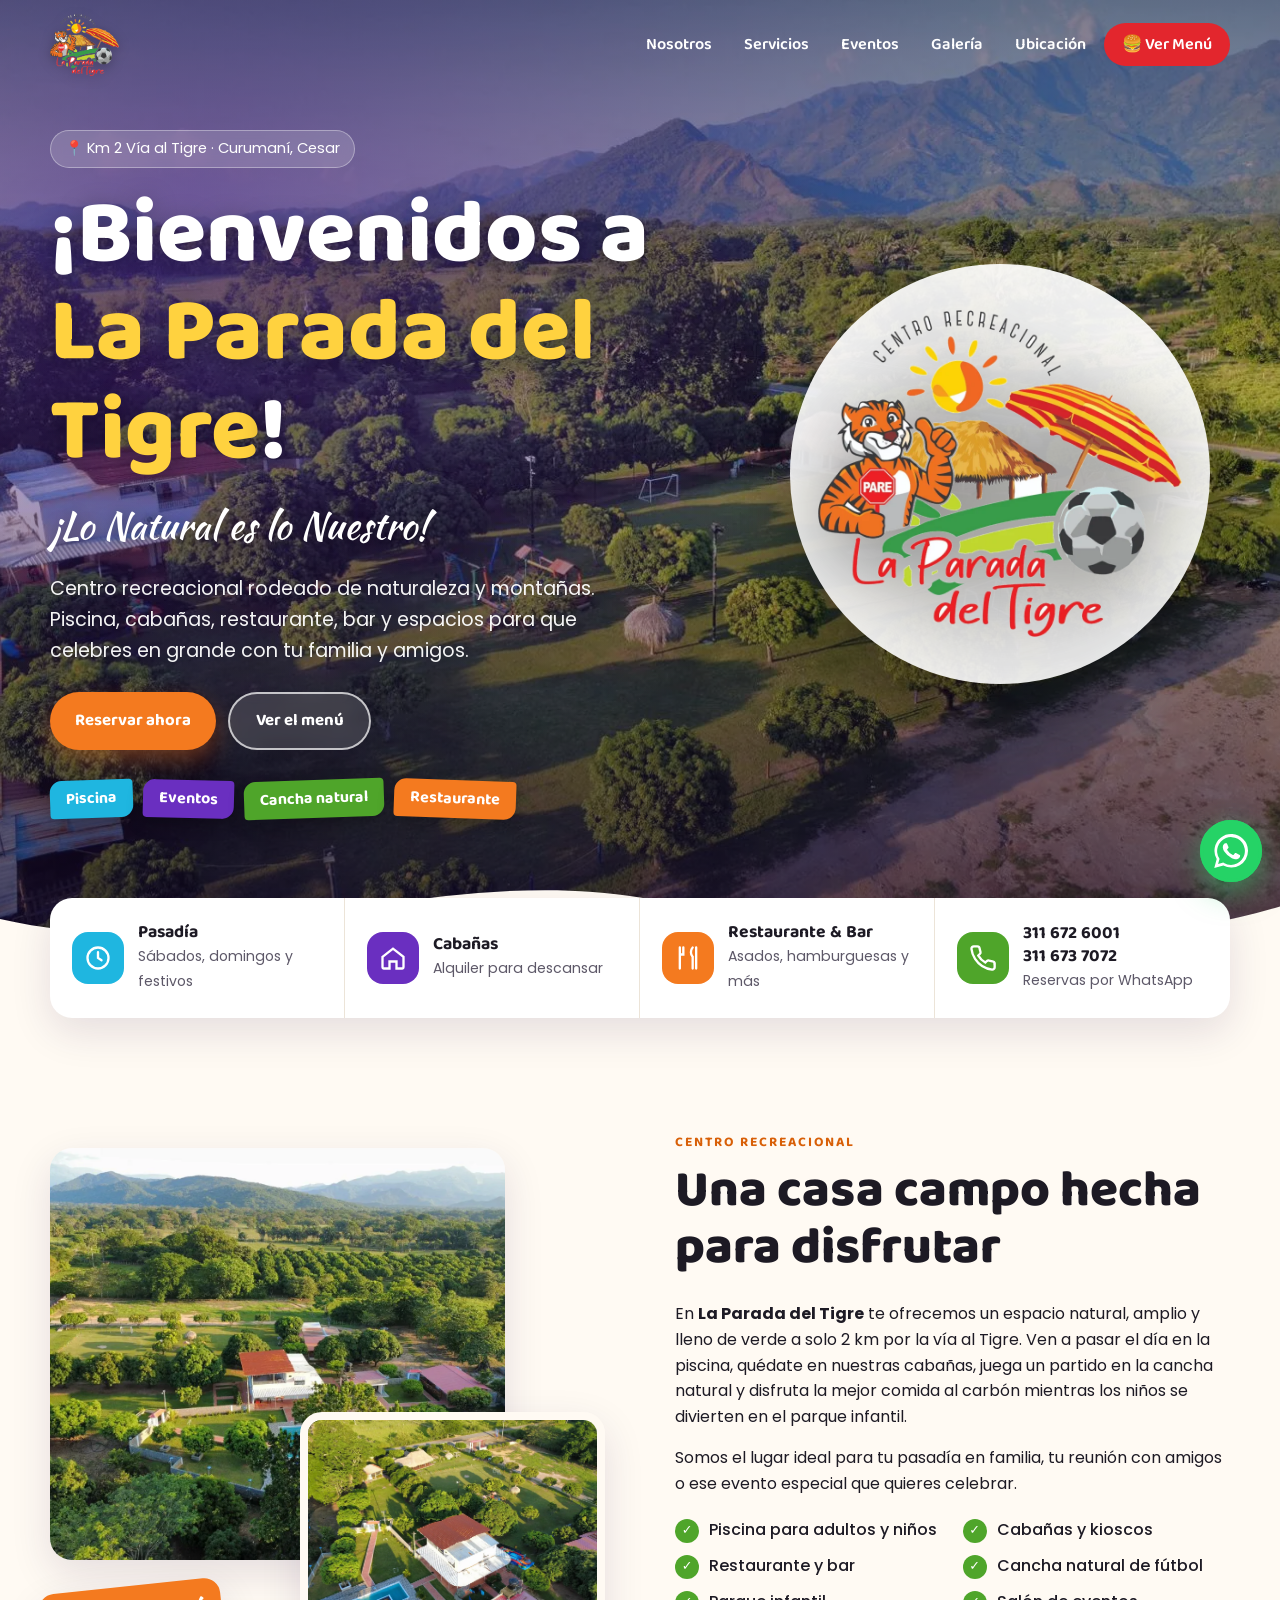
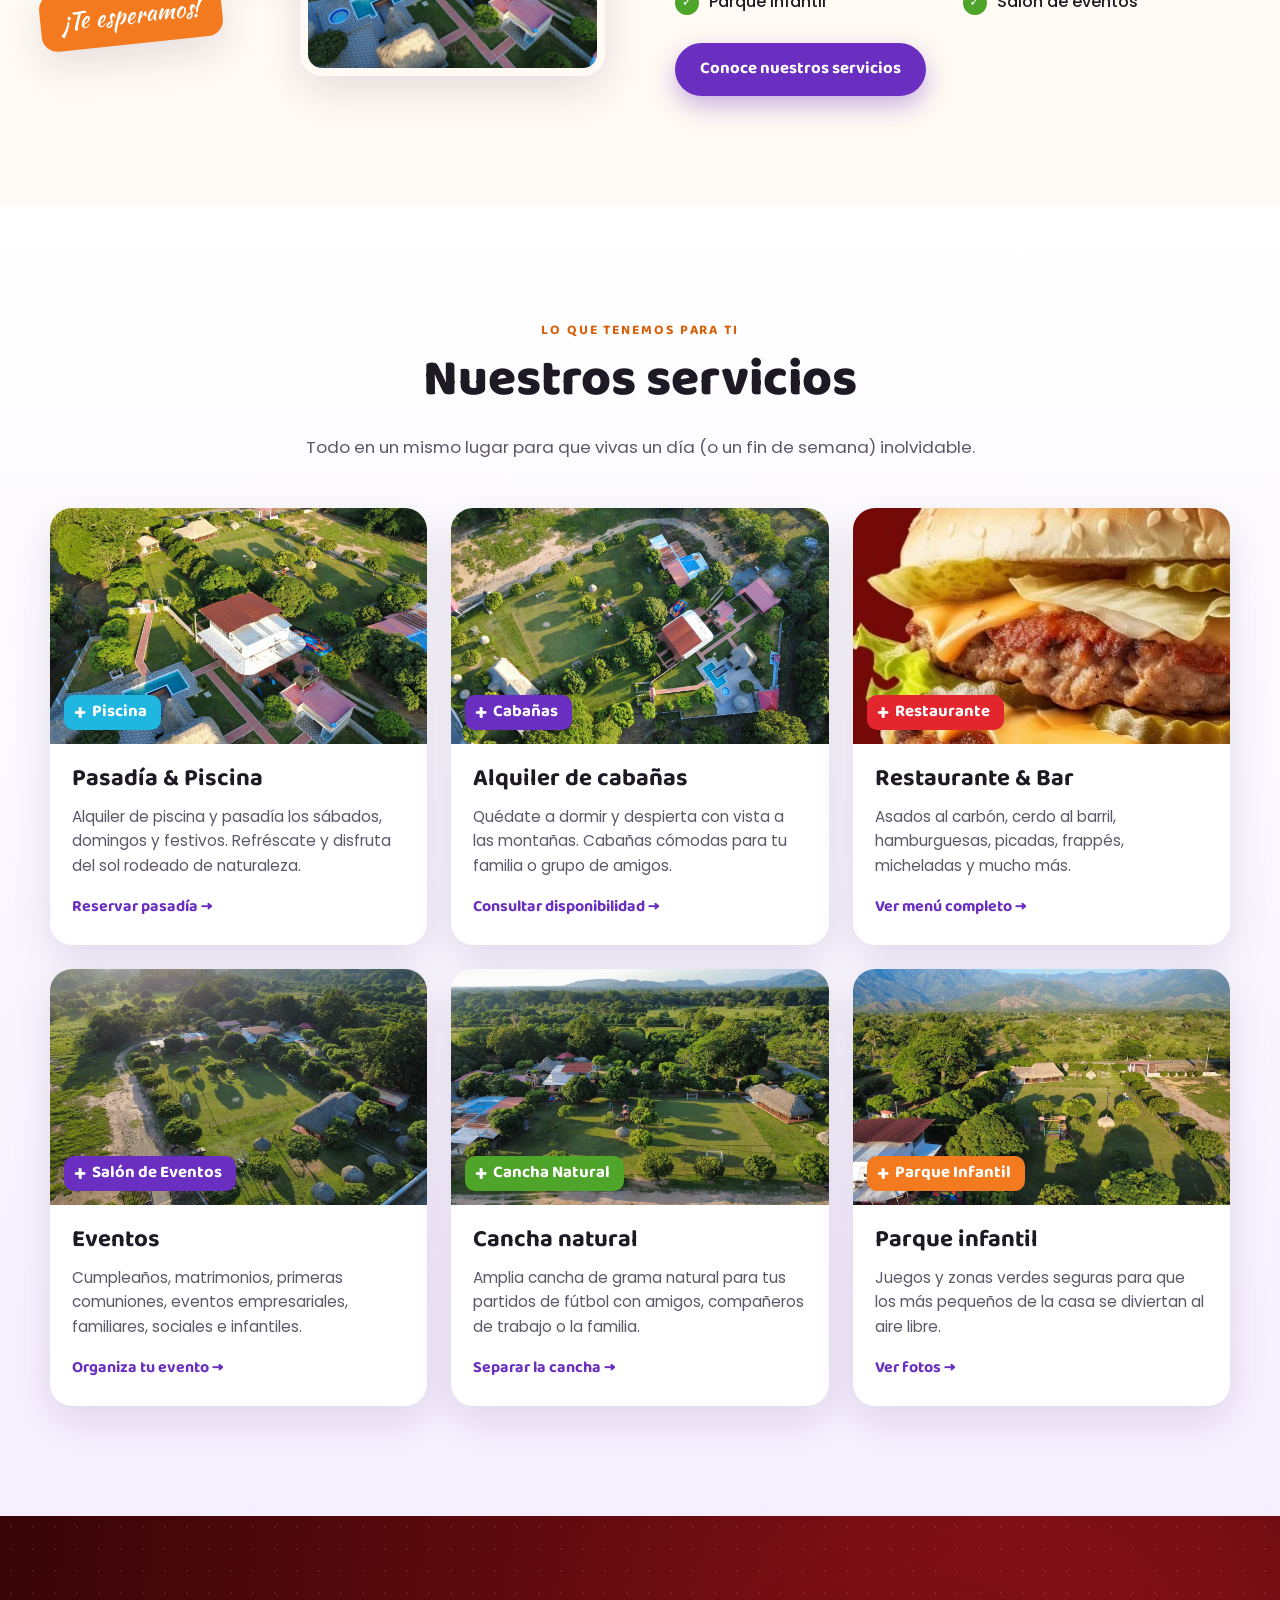
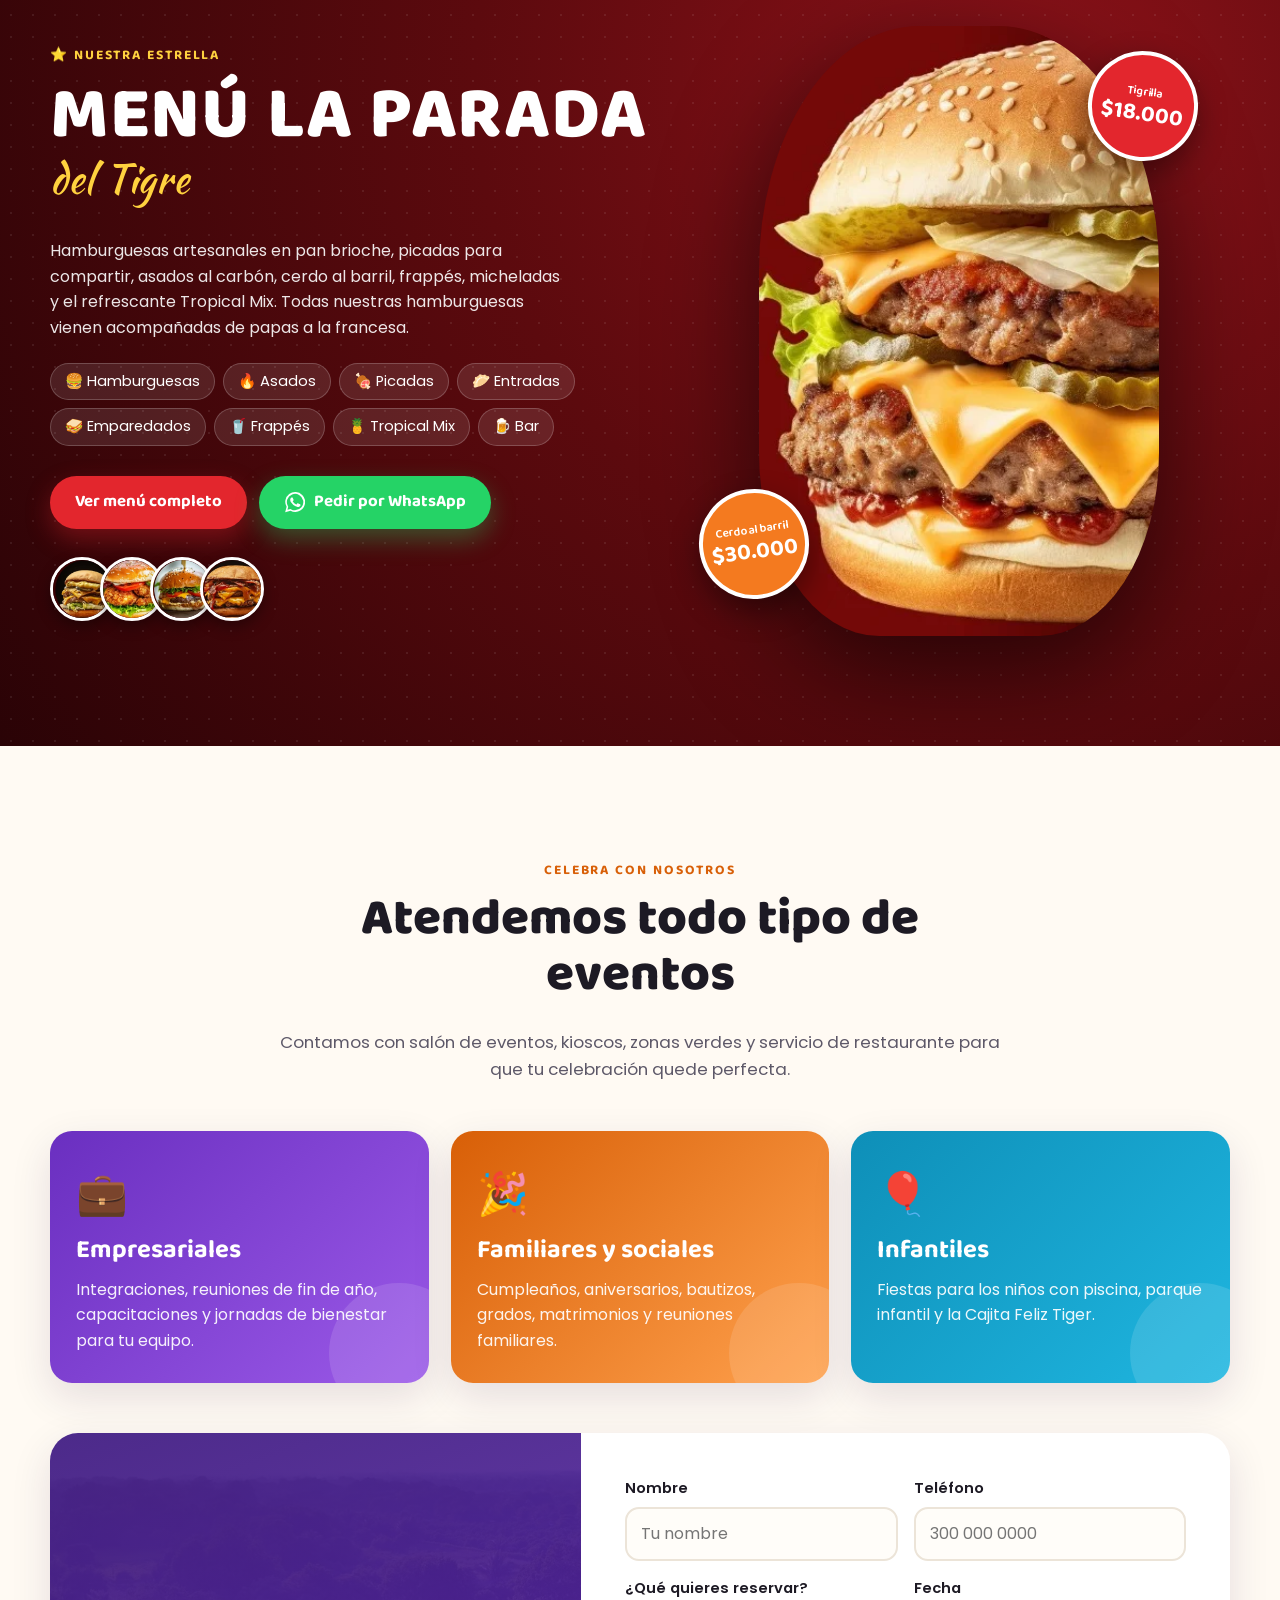
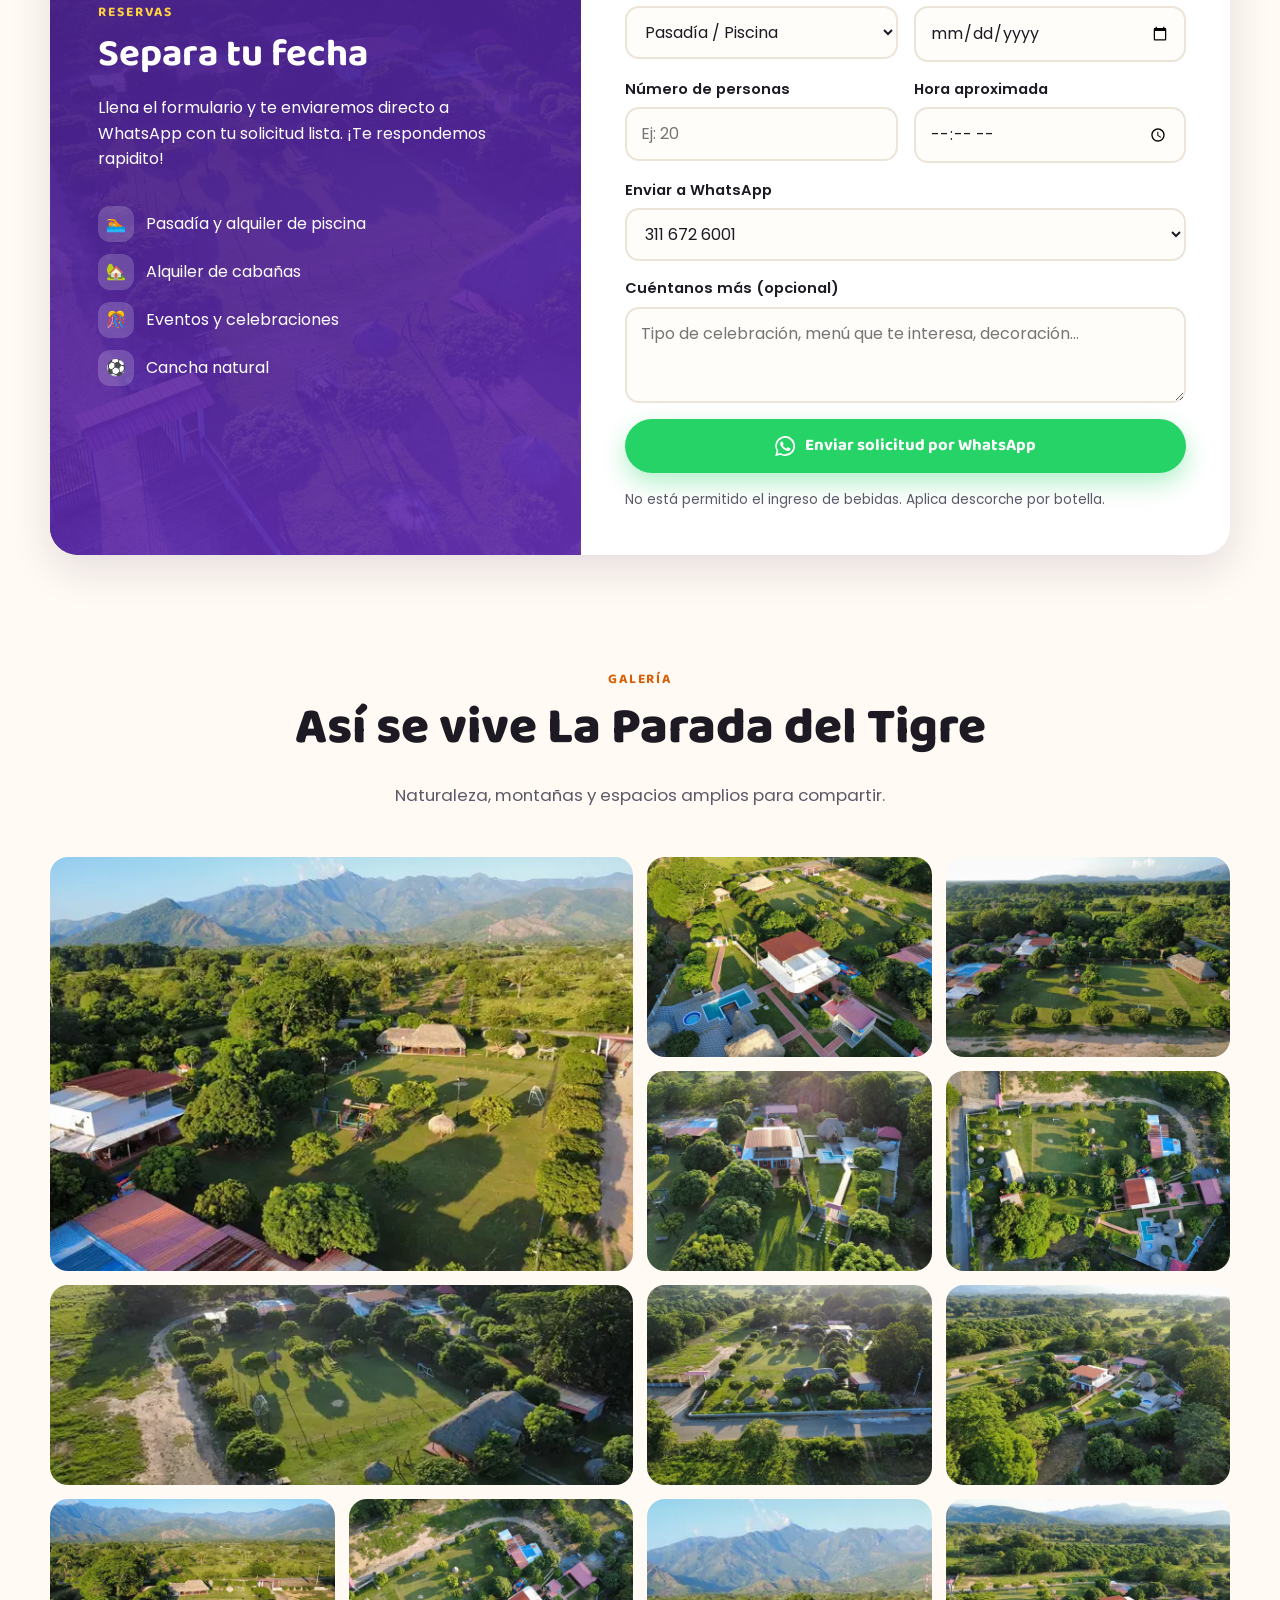
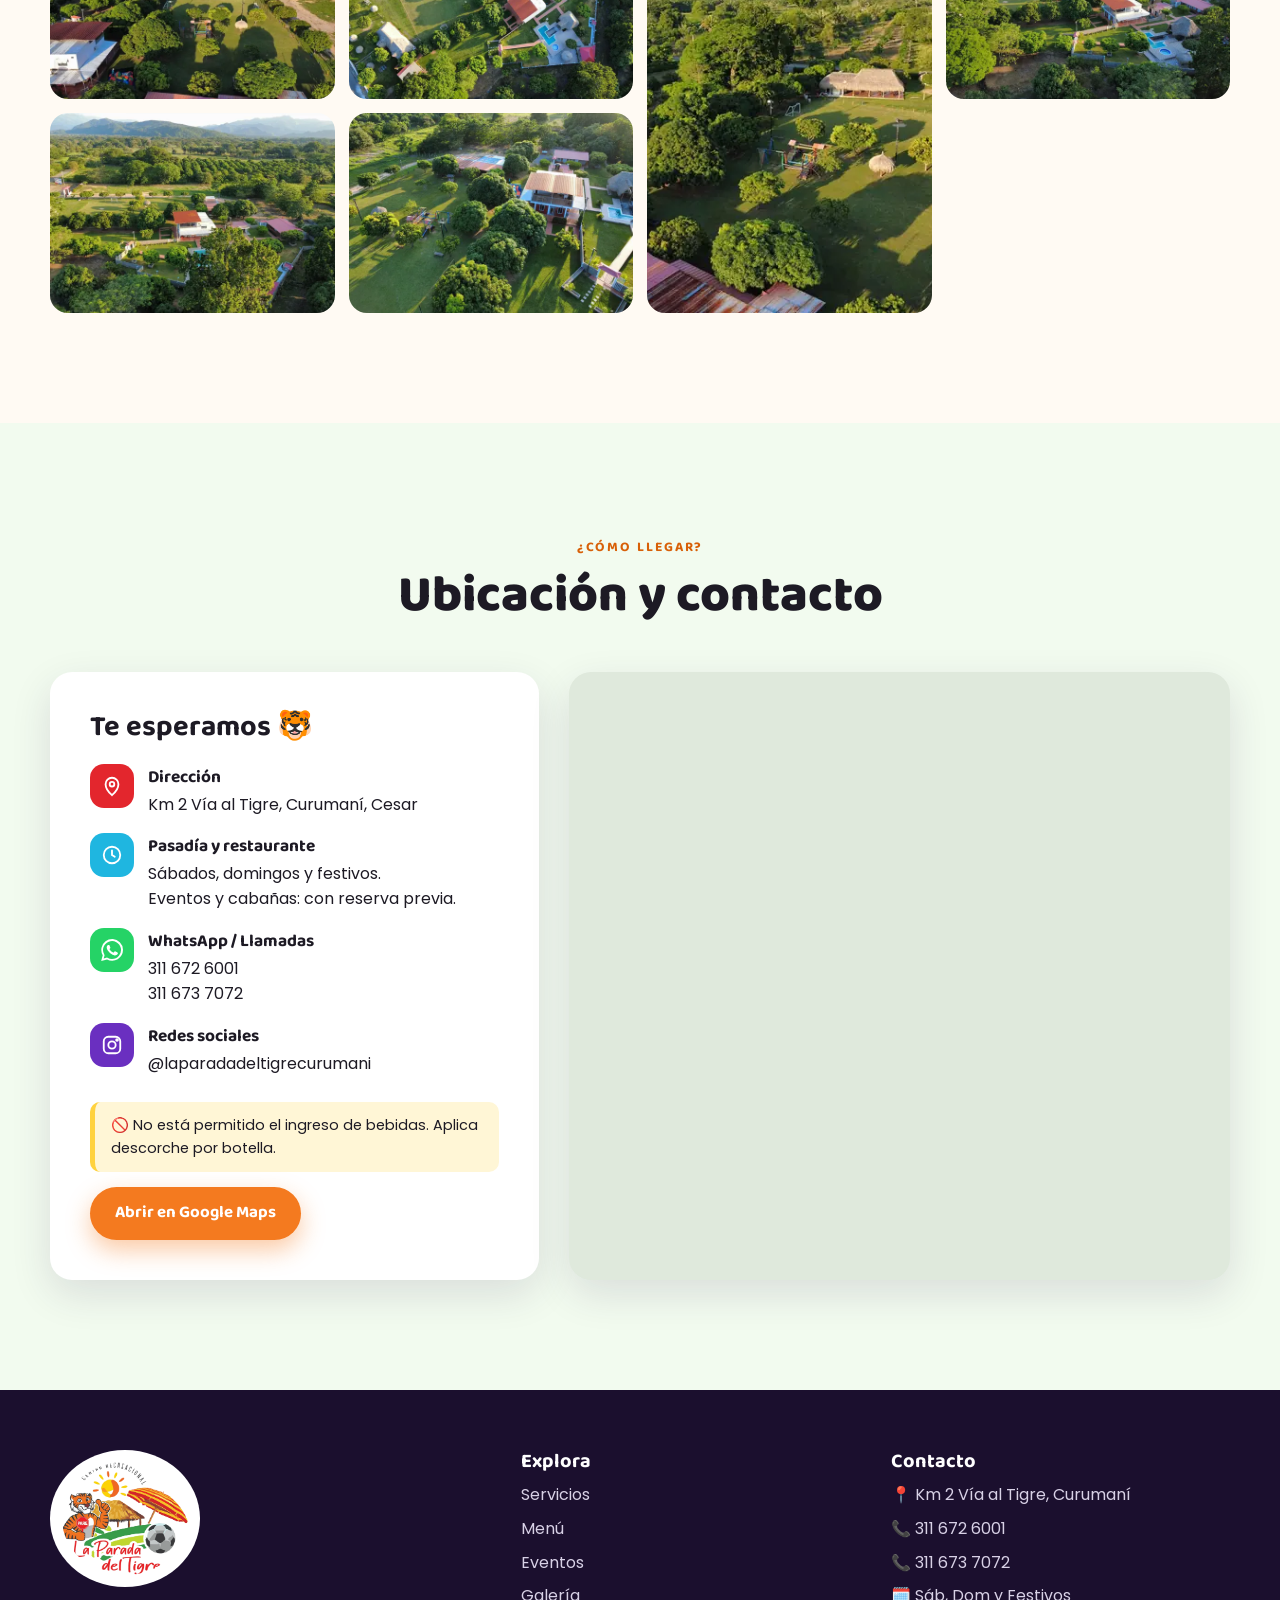
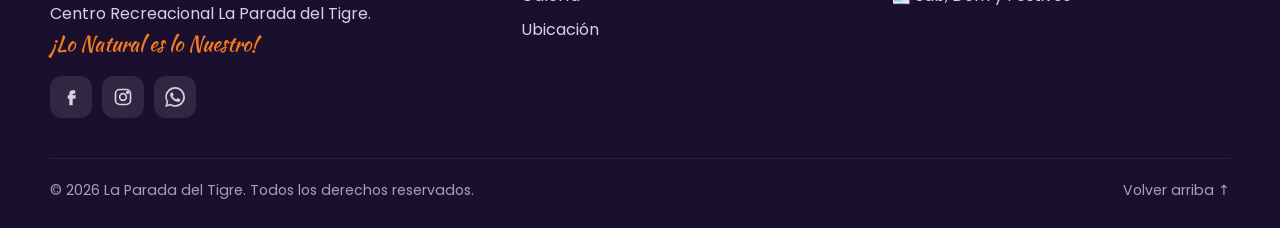
==== commit a4c7babb: "Agregar segundo número de WhatsApp (311 673 7072) Ambos números aparecen en contacto y pie de página" ====
--- a/index.html
+++ b/index.html
@@ -79,7 +79,7 @@
       </div>
       <div class="info-item">
         <div class="info-icon bg-green"><svg viewBox="0 0 24 24" fill="none" stroke="currentColor" stroke-width="2" stroke-linecap="round"><path d="M22 16.9v3a2 2 0 0 1-2.2 2 19.8 19.8 0 0 1-8.6-3.1 19.5 19.5 0 0 1-6-6A19.8 19.8 0 0 1 2.1 4.2 2 2 0 0 1 4.1 2h3a2 2 0 0 1 2 1.7c.1 1 .4 1.9.7 2.8a2 2 0 0 1-.5 2.1L8 9.9a16 16 0 0 0 6 6l1.3-1.3a2 2 0 0 1 2.1-.4c.9.3 1.8.6 2.8.7a2 2 0 0 1 1.7 2z"/></svg></div>
-        <div><strong><a href="https://wa.me/573116726001" target="_blank" rel="noopener" style="text-decoration:none">311 672 6001</a></strong><small>Reservas por WhatsApp</small></div>
+        <div><strong><a href="https://wa.me/573116726001" target="_blank" rel="noopener" style="text-decoration:none">311 672 6001</a></strong><strong><a href="https://wa.me/573116737072" target="_blank" rel="noopener" style="text-decoration:none">311 673 7072</a></strong><small>Reservas por WhatsApp</small></div>
       </div>
     </div>
   </div>
@@ -264,6 +264,13 @@
           <input id="f-time" name="time" type="time">
         </div>
         <div class="field full">
+          <label for="f-wa">Enviar a WhatsApp</label>
+          <select id="f-wa" name="wa">
+            <option value="573116726001">311 672 6001</option>
+            <option value="573116737072">311 673 7072</option>
+          </select>
+        </div>
+        <div class="field full">
           <label for="f-msg">Cuéntanos más (opcional)</label>
           <textarea id="f-msg" name="msg" placeholder="Tipo de celebración, menú que te interesa, decoración..."></textarea>
         </div>
@@ -312,7 +319,7 @@
           </li>
           <li>
             <span class="ic" style="background:#25d366"><svg viewBox="0 0 24 24" fill="currentColor"><path d="M17.5 14.4c-.3-.1-1.8-.9-2-1s-.5-.1-.7.1-.8 1-.9 1.2-.3.2-.6.1a8.2 8.2 0 0 1-4-3.5c-.3-.5.3-.5.9-1.6.1-.2 0-.4 0-.5l-.9-2.2c-.2-.6-.5-.5-.7-.5h-.6a1.1 1.1 0 0 0-.8.4 3.4 3.4 0 0 0-1 2.5 5.9 5.9 0 0 0 1.2 3.1 13.5 13.5 0 0 0 5.2 4.6c1.9.8 2.7.9 3.6.7a3.1 3.1 0 0 0 2-1.4 2.5 2.5 0 0 0 .2-1.4c-.1-.1-.3-.2-.6-.3zM12 21.8a9.8 9.8 0 0 1-5-1.4l-.4-.2-3.7 1 1-3.6-.2-.4A9.8 9.8 0 1 1 12 21.8zM20.5 3.5A11.8 11.8 0 0 0 1.9 17.7L.2 24l6.4-1.7A11.8 11.8 0 0 0 24 12a11.7 11.7 0 0 0-3.5-8.5z"/></svg></span>
-            <div><strong>WhatsApp / Llamadas</strong><a href="https://wa.me/573116726001" target="_blank" rel="noopener">311 672 6001</a></div>
+            <div><strong>WhatsApp / Llamadas</strong><a href="https://wa.me/573116726001" target="_blank" rel="noopener">311 672 6001</a><br><a href="https://wa.me/573116737072" target="_blank" rel="noopener">311 673 7072</a></div>
           </li>
           <li>
             <span class="ic bg-purple"><svg viewBox="0 0 24 24" fill="none" stroke="currentColor" stroke-width="2"><rect x="3" y="3" width="18" height="18" rx="5"/><circle cx="12" cy="12" r="4"/><circle cx="17.5" cy="6.5" r="1" fill="currentColor"/></svg></span>
@@ -358,6 +365,7 @@
       <ul>
         <li>📍 Km 2 Vía al Tigre, Curumaní</li>
         <li>📞 <a href="tel:+573116726001">311 672 6001</a></li>
+        <li>📞 <a href="tel:+573116737072">311 673 7072</a></li>
         <li>🗓️ Sáb, Dom y Festivos</li>
       </ul>
     </div>
--- a/assets/css/styles.css
+++ b/assets/css/styles.css
@@ -462,3 +462,6 @@
 .cart-foot textarea { font: inherit; border: 2px solid var(--line); border-radius: 12px; padding: 10px 12px; resize: none; min-height: 60px; }
 .cart-foot small { color: var(--muted); }
 .form-submit { grid-column: 1 / -1; }
+.info-item strong + strong { margin-top: 2px; }
+.cart-wa { display: flex; align-items: center; justify-content: space-between; gap: 12px; font-weight: 600; }
+.cart-wa select { font: inherit; border: 2px solid var(--line); border-radius: 12px; padding: 8px 10px; background: #fff; }
